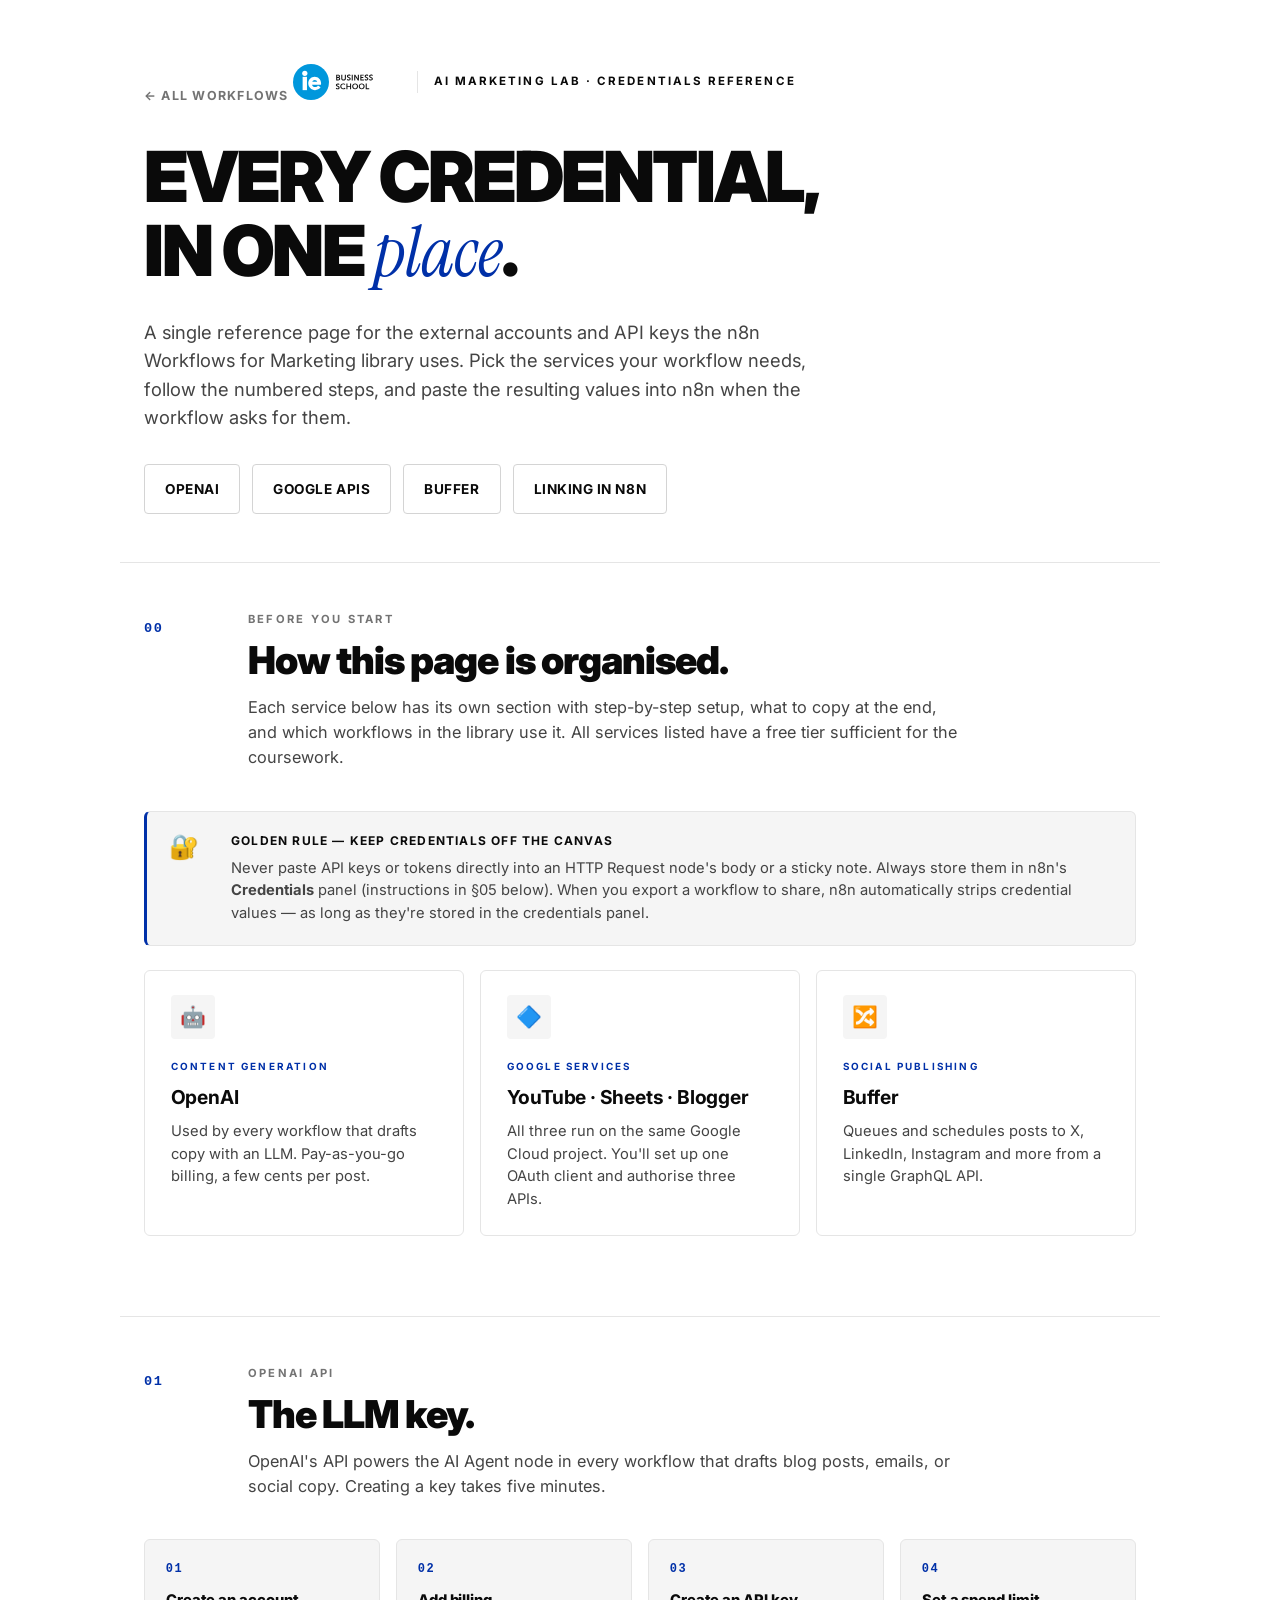
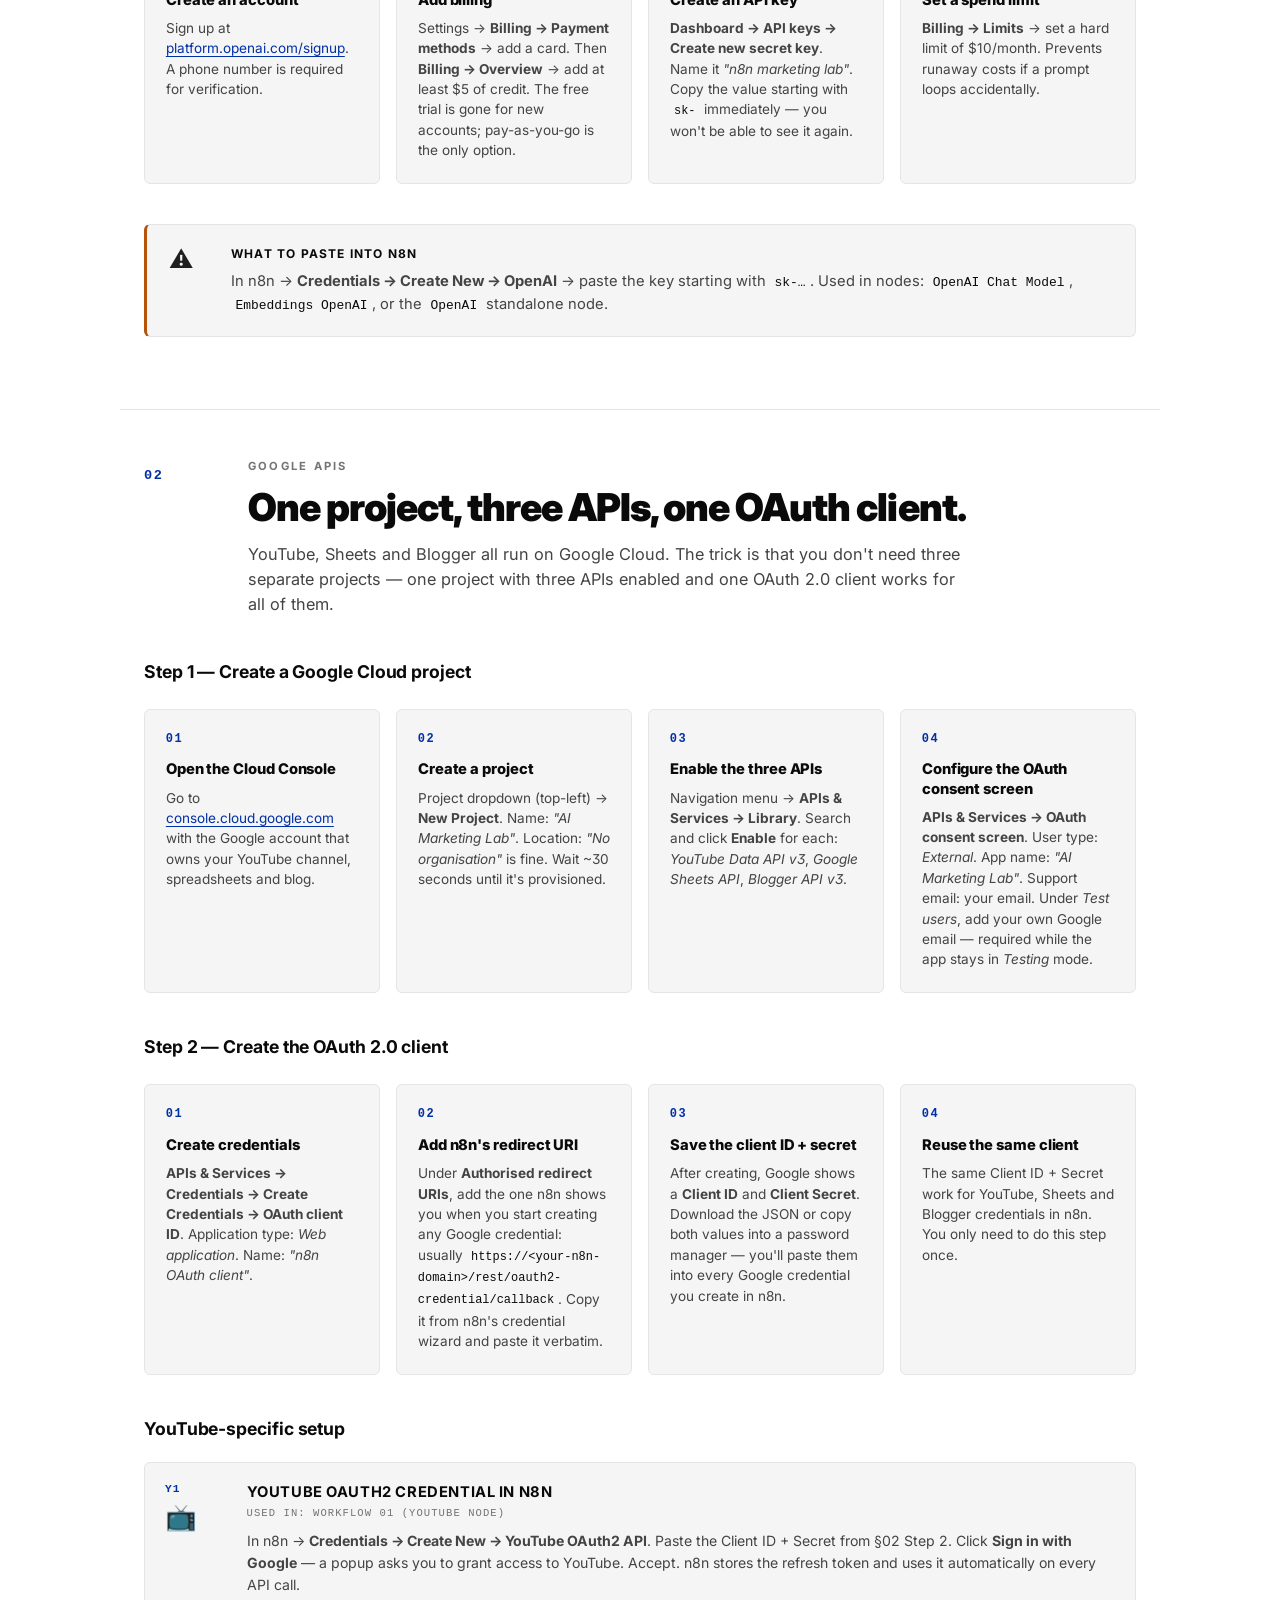
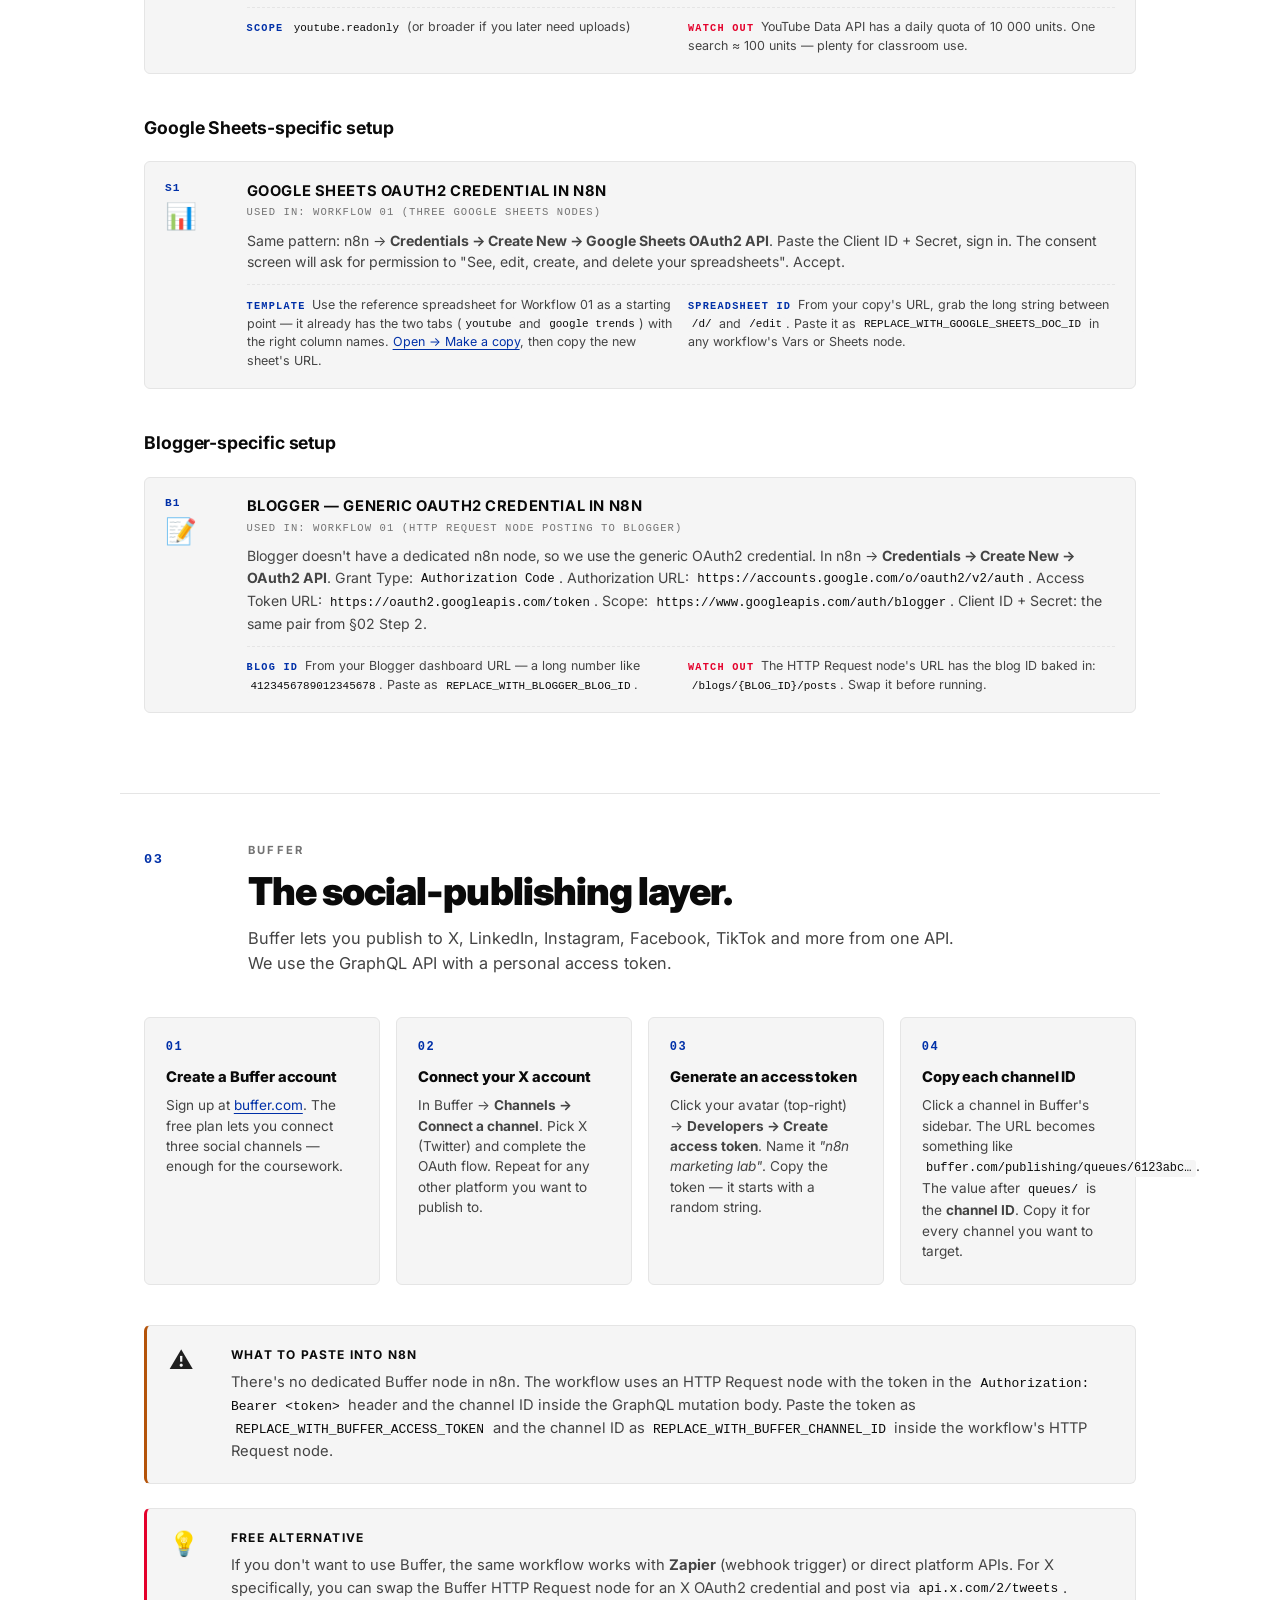
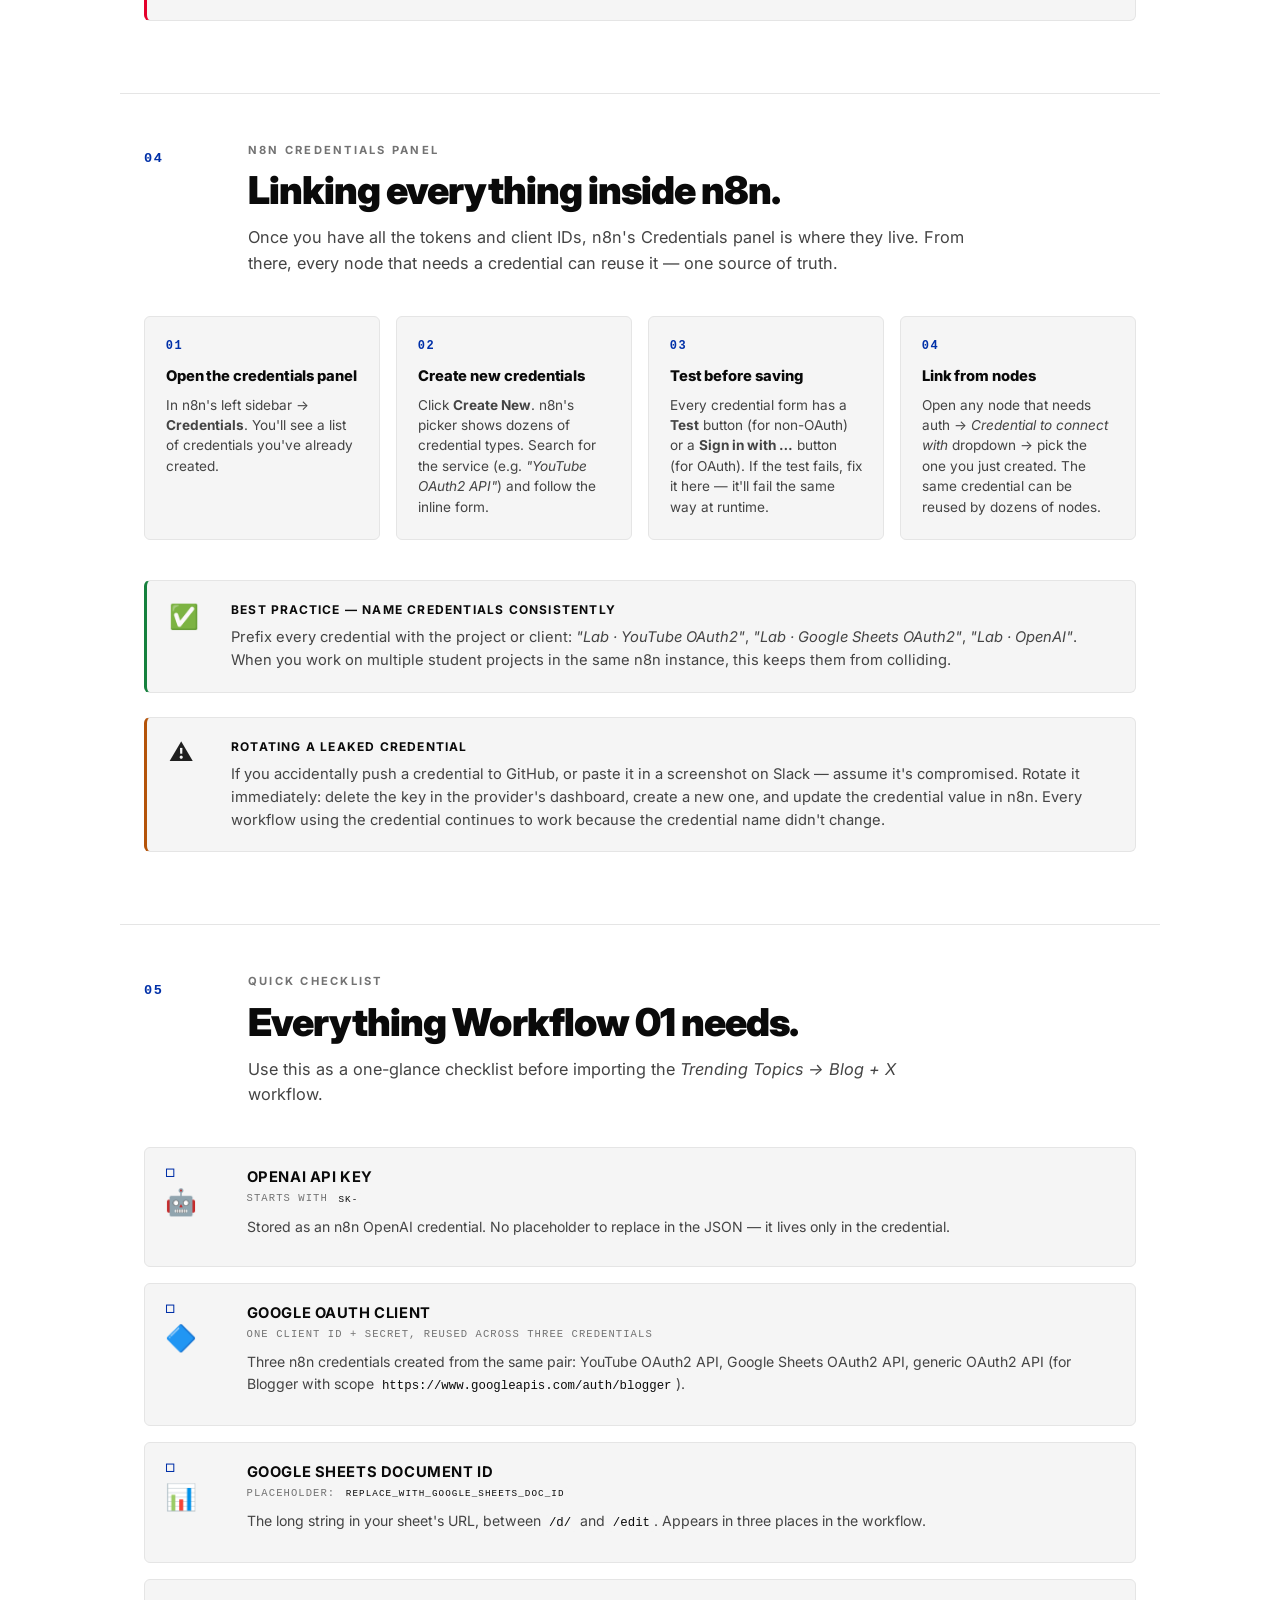
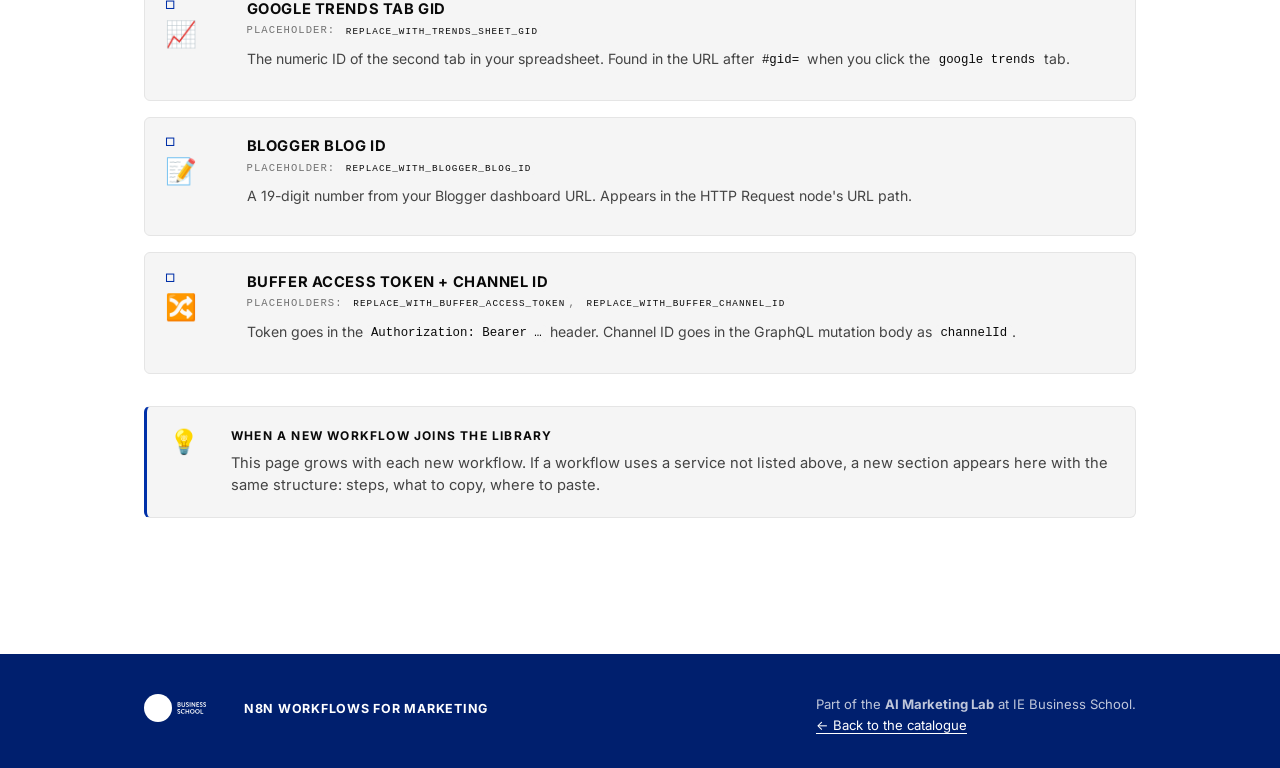
==== credentials.html @ 9cb72ba0 "Add credentials.html + link the reference Google Sheets template New standalone credentials referenc" ====
<!DOCTYPE html>
<html lang="en">
<head>
  <meta charset="utf-8" />
  <meta name="viewport" content="width=device-width, initial-scale=1" />
  <title>Credentials — n8n Workflows for Marketing · IE Business School</title>
  <meta name="description" content="Step-by-step guide to every credential the n8n Workflows for Marketing library uses: OpenAI, Google APIs (YouTube, Sheets, Blogger), Buffer, and how to link each one inside n8n." />
  <link rel="preconnect" href="https://fonts.googleapis.com" />
  <link rel="preconnect" href="https://fonts.gstatic.com" crossorigin />
  <link href="https://fonts.googleapis.com/css2?family=Inter:wght@400;500;600;700;800;900&family=Instrument+Serif:ital@0;1&display=swap" rel="stylesheet" />
  <link rel="stylesheet" href="assets/styles.css" />
</head>
<body>

<header class="hero">
  <a class="back-link" href="index.html">← All workflows</a>
  <div class="hero__eyebrow">
    <img class="hero__eyebrow-logo" src="assets/ie-logo.svg" alt="IE Business School" />
    <span class="hero__eyebrow-divider" aria-hidden="true"></span>
    <span>AI Marketing Lab · Credentials Reference</span>
  </div>
  <h1 class="hero__title">Every credential,<br>in one <span class="accent">place</span>.</h1>
  <p class="hero__lead">
    A single reference page for the external accounts and API keys the n8n Workflows for Marketing library uses. Pick the services your workflow needs, follow the numbered steps, and paste the resulting values into n8n when the workflow asks for them.
  </p>
  <div style="display:flex; gap:.75rem; flex-wrap:wrap; margin-top:2rem;">
    <a class="btn btn--ghost" href="#openai">OpenAI</a>
    <a class="btn btn--ghost" href="#google">Google APIs</a>
    <a class="btn btn--ghost" href="#buffer">Buffer</a>
    <a class="btn btn--ghost" href="#n8n">Linking in n8n</a>
  </div>
</header>

<!-- ============================== §00 OVERVIEW ============================== -->
<section class="section" id="overview">
  <div class="sec-header">
    <div class="sec-num">00</div>
    <div>
      <span class="sec-eyebrow">Before you start</span>
      <h2 class="sec-title">How this page is organised.</h2>
      <p class="sec-lead">Each service below has its own section with step-by-step setup, what to copy at the end, and which workflows in the library use it. All services listed have a free tier sufficient for the coursework.</p>
    </div>
  </div>

  <div class="callout callout--tip">
    <div class="callout__icon">🔐</div>
    <div class="callout__body">
      <h4>Golden rule — keep credentials off the canvas</h4>
      <p>Never paste API keys or tokens directly into an HTTP Request node's body or a sticky note. Always store them in n8n's <strong>Credentials</strong> panel (instructions in §05 below). When you export a workflow to share, n8n automatically strips credential values — as long as they're stored in the credentials panel.</p>
    </div>
  </div>

  <div class="grid grid-3">
    <div class="card card--light">
      <div class="card__icon">🤖</div>
      <div class="card__role">Content generation</div>
      <h3 class="card__title">OpenAI</h3>
      <p class="card__text">Used by every workflow that drafts copy with an LLM. Pay-as-you-go billing, a few cents per post.</p>
    </div>
    <div class="card card--light">
      <div class="card__icon">🔷</div>
      <div class="card__role">Google services</div>
      <h3 class="card__title">YouTube · Sheets · Blogger</h3>
      <p class="card__text">All three run on the same Google Cloud project. You'll set up one OAuth client and authorise three APIs.</p>
    </div>
    <div class="card card--light">
      <div class="card__icon">🔀</div>
      <div class="card__role">Social publishing</div>
      <h3 class="card__title">Buffer</h3>
      <p class="card__text">Queues and schedules posts to X, LinkedIn, Instagram and more from a single GraphQL API.</p>
    </div>
  </div>
</section>

<!-- ============================== §01 OPENAI ============================== -->
<section class="section" id="openai">
  <div class="sec-header">
    <div class="sec-num">01</div>
    <div>
      <span class="sec-eyebrow">OpenAI API</span>
      <h2 class="sec-title">The LLM key.</h2>
      <p class="sec-lead">OpenAI's API powers the AI Agent node in every workflow that drafts blog posts, emails, or social copy. Creating a key takes five minutes.</p>
    </div>
  </div>

  <div class="flow">
    <div class="flow__step">
      <span class="flow__num">01</span>
      <h5>Create an account</h5>
      <p>Sign up at <a href="https://platform.openai.com/signup" target="_blank">platform.openai.com/signup</a>. A phone number is required for verification.</p>
    </div>
    <div class="flow__step">
      <span class="flow__num">02</span>
      <h5>Add billing</h5>
      <p>Settings → <strong>Billing → Payment methods</strong> → add a card. Then <strong>Billing → Overview</strong> → add at least $5 of credit. The free trial is gone for new accounts; pay-as-you-go is the only option.</p>
    </div>
    <div class="flow__step">
      <span class="flow__num">03</span>
      <h5>Create an API key</h5>
      <p><strong>Dashboard → API keys → Create new secret key</strong>. Name it <em>"n8n marketing lab"</em>. Copy the value starting with <code>sk-</code> immediately — you won't be able to see it again.</p>
    </div>
    <div class="flow__step">
      <span class="flow__num">04</span>
      <h5>Set a spend limit</h5>
      <p><strong>Billing → Limits</strong> → set a hard limit of $10/month. Prevents runaway costs if a prompt loops accidentally.</p>
    </div>
  </div>

  <div class="callout callout--warn">
    <div class="callout__icon">⚠️</div>
    <div class="callout__body">
      <h4>What to paste into n8n</h4>
      <p>In n8n → <strong>Credentials → Create New → OpenAI</strong> → paste the key starting with <code>sk-…</code>. Used in nodes: <code>OpenAI Chat Model</code>, <code>Embeddings OpenAI</code>, or the <code>OpenAI</code> standalone node.</p>
    </div>
  </div>
</section>

<!-- ============================== §02 GOOGLE ============================== -->
<section class="section" id="google">
  <div class="sec-header">
    <div class="sec-num">02</div>
    <div>
      <span class="sec-eyebrow">Google APIs</span>
      <h2 class="sec-title">One project, three APIs, one OAuth client.</h2>
      <p class="sec-lead">YouTube, Sheets and Blogger all run on Google Cloud. The trick is that you don't need three separate projects — one project with three APIs enabled and one OAuth 2.0 client works for all of them.</p>
    </div>
  </div>

  <h3 class="h-sub">Step 1 — Create a Google Cloud project</h3>
  <div class="flow">
    <div class="flow__step">
      <span class="flow__num">01</span>
      <h5>Open the Cloud Console</h5>
      <p>Go to <a href="https://console.cloud.google.com" target="_blank">console.cloud.google.com</a> with the Google account that owns your YouTube channel, spreadsheets and blog.</p>
    </div>
    <div class="flow__step">
      <span class="flow__num">02</span>
      <h5>Create a project</h5>
      <p>Project dropdown (top-left) → <strong>New Project</strong>. Name: <em>"AI Marketing Lab"</em>. Location: <em>"No organisation"</em> is fine. Wait ~30 seconds until it's provisioned.</p>
    </div>
    <div class="flow__step">
      <span class="flow__num">03</span>
      <h5>Enable the three APIs</h5>
      <p>Navigation menu → <strong>APIs & Services → Library</strong>. Search and click <strong>Enable</strong> for each: <em>YouTube Data API v3</em>, <em>Google Sheets API</em>, <em>Blogger API v3</em>.</p>
    </div>
    <div class="flow__step">
      <span class="flow__num">04</span>
      <h5>Configure the OAuth consent screen</h5>
      <p><strong>APIs & Services → OAuth consent screen</strong>. User type: <em>External</em>. App name: <em>"AI Marketing Lab"</em>. Support email: your email. Under <em>Test users</em>, add your own Google email — required while the app stays in <em>Testing</em> mode.</p>
    </div>
  </div>

  <h3 class="h-sub">Step 2 — Create the OAuth 2.0 client</h3>
  <div class="flow">
    <div class="flow__step">
      <span class="flow__num">01</span>
      <h5>Create credentials</h5>
      <p><strong>APIs & Services → Credentials → Create Credentials → OAuth client ID</strong>. Application type: <em>Web application</em>. Name: <em>"n8n OAuth client"</em>.</p>
    </div>
    <div class="flow__step">
      <span class="flow__num">02</span>
      <h5>Add n8n's redirect URI</h5>
      <p>Under <strong>Authorised redirect URIs</strong>, add the one n8n shows you when you start creating any Google credential: usually <code>https://&lt;your-n8n-domain&gt;/rest/oauth2-credential/callback</code>. Copy it from n8n's credential wizard and paste it verbatim.</p>
    </div>
    <div class="flow__step">
      <span class="flow__num">03</span>
      <h5>Save the client ID + secret</h5>
      <p>After creating, Google shows a <strong>Client ID</strong> and <strong>Client Secret</strong>. Download the JSON or copy both values into a password manager — you'll paste them into every Google credential you create in n8n.</p>
    </div>
    <div class="flow__step">
      <span class="flow__num">04</span>
      <h5>Reuse the same client</h5>
      <p>The same Client ID + Secret work for YouTube, Sheets and Blogger credentials in n8n. You only need to do this step once.</p>
    </div>
  </div>

  <h3 class="h-sub">YouTube-specific setup</h3>
  <div class="node-detail">
    <div class="node-row">
      <div class="node-row__rail"><span class="node-row__num">Y1</span><span class="node-row__emoji">📺</span></div>
      <div class="node-row__body">
        <h4 class="node-row__title">YouTube OAuth2 credential in n8n</h4>
        <div class="node-row__kind">Used in: Workflow 01 (YouTube node)</div>
        <p class="node-row__text">In n8n → <strong>Credentials → Create New → YouTube OAuth2 API</strong>. Paste the Client ID + Secret from §02 Step 2. Click <strong>Sign in with Google</strong> — a popup asks you to grant access to YouTube. Accept. n8n stores the refresh token and uses it automatically on every API call.</p>
        <div class="node-row__meta">
          <div class="node-row__meta-item"><span class="node-row__label">Scope</span><code>youtube.readonly</code> (or broader if you later need uploads)</div>
          <div class="node-row__meta-item"><span class="node-row__label node-row__label--warn">Watch out</span>YouTube Data API has a daily quota of 10 000 units. One search ≈ 100 units — plenty for classroom use.</div>
        </div>
      </div>
    </div>
  </div>

  <h3 class="h-sub">Google Sheets-specific setup</h3>
  <div class="node-detail">
    <div class="node-row">
      <div class="node-row__rail"><span class="node-row__num">S1</span><span class="node-row__emoji">📊</span></div>
      <div class="node-row__body">
        <h4 class="node-row__title">Google Sheets OAuth2 credential in n8n</h4>
        <div class="node-row__kind">Used in: Workflow 01 (three Google Sheets nodes)</div>
        <p class="node-row__text">Same pattern: n8n → <strong>Credentials → Create New → Google Sheets OAuth2 API</strong>. Paste the Client ID + Secret, sign in. The consent screen will ask for permission to "See, edit, create, and delete your spreadsheets". Accept.</p>
        <div class="node-row__meta">
          <div class="node-row__meta-item"><span class="node-row__label">Template</span>Use the reference spreadsheet for Workflow 01 as a starting point — it already has the two tabs (<code>youtube</code> and <code>google trends</code>) with the right column names. <a href="https://docs.google.com/spreadsheets/d/1voUu85C0uED6YXrFxakD3wMpdZOFnLCwBKoNIpxmERA/copy" target="_blank">Open → Make a copy</a>, then copy the new sheet's URL.</div>
          <div class="node-row__meta-item"><span class="node-row__label">Spreadsheet ID</span>From your copy's URL, grab the long string between <code>/d/</code> and <code>/edit</code>. Paste it as <code>REPLACE_WITH_GOOGLE_SHEETS_DOC_ID</code> in any workflow's Vars or Sheets node.</div>
        </div>
      </div>
    </div>
  </div>

  <h3 class="h-sub">Blogger-specific setup</h3>
  <div class="node-detail">
    <div class="node-row">
      <div class="node-row__rail"><span class="node-row__num">B1</span><span class="node-row__emoji">📝</span></div>
      <div class="node-row__body">
        <h4 class="node-row__title">Blogger — generic OAuth2 credential in n8n</h4>
        <div class="node-row__kind">Used in: Workflow 01 (HTTP Request node posting to Blogger)</div>
        <p class="node-row__text">Blogger doesn't have a dedicated n8n node, so we use the generic OAuth2 credential. In n8n → <strong>Credentials → Create New → OAuth2 API</strong>. Grant Type: <code>Authorization Code</code>. Authorization URL: <code>https://accounts.google.com/o/oauth2/v2/auth</code>. Access Token URL: <code>https://oauth2.googleapis.com/token</code>. Scope: <code>https://www.googleapis.com/auth/blogger</code>. Client ID + Secret: the same pair from §02 Step 2.</p>
        <div class="node-row__meta">
          <div class="node-row__meta-item"><span class="node-row__label">Blog ID</span>From your Blogger dashboard URL — a long number like <code>4123456789012345678</code>. Paste as <code>REPLACE_WITH_BLOGGER_BLOG_ID</code>.</div>
          <div class="node-row__meta-item"><span class="node-row__label node-row__label--warn">Watch out</span>The HTTP Request node's URL has the blog ID baked in: <code>/blogs/{BLOG_ID}/posts</code>. Swap it before running.</div>
        </div>
      </div>
    </div>
  </div>
</section>

<!-- ============================== §03 BUFFER ============================== -->
<section class="section" id="buffer">
  <div class="sec-header">
    <div class="sec-num">03</div>
    <div>
      <span class="sec-eyebrow">Buffer</span>
      <h2 class="sec-title">The social-publishing layer.</h2>
      <p class="sec-lead">Buffer lets you publish to X, LinkedIn, Instagram, Facebook, TikTok and more from one API. We use the GraphQL API with a personal access token.</p>
    </div>
  </div>

  <div class="flow">
    <div class="flow__step">
      <span class="flow__num">01</span>
      <h5>Create a Buffer account</h5>
      <p>Sign up at <a href="https://buffer.com" target="_blank">buffer.com</a>. The free plan lets you connect three social channels — enough for the coursework.</p>
    </div>
    <div class="flow__step">
      <span class="flow__num">02</span>
      <h5>Connect your X account</h5>
      <p>In Buffer → <strong>Channels → Connect a channel</strong>. Pick X (Twitter) and complete the OAuth flow. Repeat for any other platform you want to publish to.</p>
    </div>
    <div class="flow__step">
      <span class="flow__num">03</span>
      <h5>Generate an access token</h5>
      <p>Click your avatar (top-right) → <strong>Developers → Create access token</strong>. Name it <em>"n8n marketing lab"</em>. Copy the token — it starts with a random string.</p>
    </div>
    <div class="flow__step">
      <span class="flow__num">04</span>
      <h5>Copy each channel ID</h5>
      <p>Click a channel in Buffer's sidebar. The URL becomes something like <code>buffer.com/publishing/queues/6123abc…</code>. The value after <code>queues/</code> is the <strong>channel ID</strong>. Copy it for every channel you want to target.</p>
    </div>
  </div>

  <div class="callout callout--warn">
    <div class="callout__icon">⚠️</div>
    <div class="callout__body">
      <h4>What to paste into n8n</h4>
      <p>There's no dedicated Buffer node in n8n. The workflow uses an HTTP Request node with the token in the <code>Authorization: Bearer &lt;token&gt;</code> header and the channel ID inside the GraphQL mutation body. Paste the token as <code>REPLACE_WITH_BUFFER_ACCESS_TOKEN</code> and the channel ID as <code>REPLACE_WITH_BUFFER_CHANNEL_ID</code> inside the workflow's HTTP Request node.</p>
    </div>
  </div>

  <div class="callout callout--class">
    <div class="callout__icon">💡</div>
    <div class="callout__body">
      <h4>Free alternative</h4>
      <p>If you don't want to use Buffer, the same workflow works with <strong>Zapier</strong> (webhook trigger) or direct platform APIs. For X specifically, you can swap the Buffer HTTP Request node for an X OAuth2 credential and post via <code>api.x.com/2/tweets</code>.</p>
    </div>
  </div>
</section>

<!-- ============================== §04 N8N ============================== -->
<section class="section" id="n8n">
  <div class="sec-header">
    <div class="sec-num">04</div>
    <div>
      <span class="sec-eyebrow">n8n credentials panel</span>
      <h2 class="sec-title">Linking everything inside n8n.</h2>
      <p class="sec-lead">Once you have all the tokens and client IDs, n8n's Credentials panel is where they live. From there, every node that needs a credential can reuse it — one source of truth.</p>
    </div>
  </div>

  <div class="flow">
    <div class="flow__step">
      <span class="flow__num">01</span>
      <h5>Open the credentials panel</h5>
      <p>In n8n's left sidebar → <strong>Credentials</strong>. You'll see a list of credentials you've already created.</p>
    </div>
    <div class="flow__step">
      <span class="flow__num">02</span>
      <h5>Create new credentials</h5>
      <p>Click <strong>Create New</strong>. n8n's picker shows dozens of credential types. Search for the service (e.g. <em>"YouTube OAuth2 API"</em>) and follow the inline form.</p>
    </div>
    <div class="flow__step">
      <span class="flow__num">03</span>
      <h5>Test before saving</h5>
      <p>Every credential form has a <strong>Test</strong> button (for non-OAuth) or a <strong>Sign in with …</strong> button (for OAuth). If the test fails, fix it here — it'll fail the same way at runtime.</p>
    </div>
    <div class="flow__step">
      <span class="flow__num">04</span>
      <h5>Link from nodes</h5>
      <p>Open any node that needs auth → <em>Credential to connect with</em> dropdown → pick the one you just created. The same credential can be reused by dozens of nodes.</p>
    </div>
  </div>

  <div class="callout callout--good">
    <div class="callout__icon">✅</div>
    <div class="callout__body">
      <h4>Best practice — name credentials consistently</h4>
      <p>Prefix every credential with the project or client: <em>"Lab · YouTube OAuth2"</em>, <em>"Lab · Google Sheets OAuth2"</em>, <em>"Lab · OpenAI"</em>. When you work on multiple student projects in the same n8n instance, this keeps them from colliding.</p>
    </div>
  </div>

  <div class="callout callout--warn">
    <div class="callout__icon">⚠️</div>
    <div class="callout__body">
      <h4>Rotating a leaked credential</h4>
      <p>If you accidentally push a credential to GitHub, or paste it in a screenshot on Slack — assume it's compromised. Rotate it immediately: delete the key in the provider's dashboard, create a new one, and update the credential value in n8n. Every workflow using the credential continues to work because the credential name didn't change.</p>
    </div>
  </div>
</section>

<!-- ============================== §05 CHECKLIST ============================== -->
<section class="section" id="checklist">
  <div class="sec-header">
    <div class="sec-num">05</div>
    <div>
      <span class="sec-eyebrow">Quick checklist</span>
      <h2 class="sec-title">Everything Workflow 01 needs.</h2>
      <p class="sec-lead">Use this as a one-glance checklist before importing the <em>Trending Topics → Blog + X</em> workflow.</p>
    </div>
  </div>

  <div class="node-detail">
    <div class="node-row">
      <div class="node-row__rail"><span class="node-row__num">☐</span><span class="node-row__emoji">🤖</span></div>
      <div class="node-row__body">
        <h4 class="node-row__title">OpenAI API key</h4>
        <div class="node-row__kind">Starts with <code>sk-</code></div>
        <p class="node-row__text">Stored as an n8n OpenAI credential. No placeholder to replace in the JSON — it lives only in the credential.</p>
      </div>
    </div>

    <div class="node-row">
      <div class="node-row__rail"><span class="node-row__num">☐</span><span class="node-row__emoji">🔷</span></div>
      <div class="node-row__body">
        <h4 class="node-row__title">Google OAuth client</h4>
        <div class="node-row__kind">One Client ID + Secret, reused across three credentials</div>
        <p class="node-row__text">Three n8n credentials created from the same pair: YouTube OAuth2 API, Google Sheets OAuth2 API, generic OAuth2 API (for Blogger with scope <code>https://www.googleapis.com/auth/blogger</code>).</p>
      </div>
    </div>

    <div class="node-row">
      <div class="node-row__rail"><span class="node-row__num">☐</span><span class="node-row__emoji">📊</span></div>
      <div class="node-row__body">
        <h4 class="node-row__title">Google Sheets document ID</h4>
        <div class="node-row__kind">Placeholder: <code>REPLACE_WITH_GOOGLE_SHEETS_DOC_ID</code></div>
        <p class="node-row__text">The long string in your sheet's URL, between <code>/d/</code> and <code>/edit</code>. Appears in three places in the workflow.</p>
      </div>
    </div>

    <div class="node-row">
      <div class="node-row__rail"><span class="node-row__num">☐</span><span class="node-row__emoji">📈</span></div>
      <div class="node-row__body">
        <h4 class="node-row__title">Google Trends tab gid</h4>
        <div class="node-row__kind">Placeholder: <code>REPLACE_WITH_TRENDS_SHEET_GID</code></div>
        <p class="node-row__text">The numeric ID of the second tab in your spreadsheet. Found in the URL after <code>#gid=</code> when you click the <code>google trends</code> tab.</p>
      </div>
    </div>

    <div class="node-row">
      <div class="node-row__rail"><span class="node-row__num">☐</span><span class="node-row__emoji">📝</span></div>
      <div class="node-row__body">
        <h4 class="node-row__title">Blogger blog ID</h4>
        <div class="node-row__kind">Placeholder: <code>REPLACE_WITH_BLOGGER_BLOG_ID</code></div>
        <p class="node-row__text">A 19-digit number from your Blogger dashboard URL. Appears in the HTTP Request node's URL path.</p>
      </div>
    </div>

    <div class="node-row">
      <div class="node-row__rail"><span class="node-row__num">☐</span><span class="node-row__emoji">🔀</span></div>
      <div class="node-row__body">
        <h4 class="node-row__title">Buffer access token + channel ID</h4>
        <div class="node-row__kind">Placeholders: <code>REPLACE_WITH_BUFFER_ACCESS_TOKEN</code>, <code>REPLACE_WITH_BUFFER_CHANNEL_ID</code></div>
        <p class="node-row__text">Token goes in the <code>Authorization: Bearer …</code> header. Channel ID goes in the GraphQL mutation body as <code>channelId</code>.</p>
      </div>
    </div>
  </div>

  <div class="callout callout--tip">
    <div class="callout__icon">💡</div>
    <div class="callout__body">
      <h4>When a new workflow joins the library</h4>
      <p>This page grows with each new workflow. If a workflow uses a service not listed above, a new section appears here with the same structure: steps, what to copy, where to paste.</p>
    </div>
  </div>
</section>

<footer class="footer">
  <div class="wrap">
    <div class="footer__brand">
      <img src="assets/ie-logo.svg" alt="IE Business School" />
      n8n Workflows for Marketing
    </div>
    <div>
      Part of the <strong>AI Marketing Lab</strong> at IE Business School.<br>
      <a href="index.html">← Back to the catalogue</a>
    </div>
  </div>
</footer>

</body>
</html>
---- assets/styles.css ----
/* =========================================================
   n8n Workflows for Marketing — shared design system
   Based on the IE Business School palette, aligned with
   the RC Celta case-study manual so students recognise it.
========================================================= */
:root {
  --bg:           #FFFFFF;
  --bg-soft:      #F5F5F5;
  --bg-elev:      #FAFAFA;

  --ink:          #0A0A0A;
  --ink-2:        #1F1F1F;
  --ink-3:        #444444;
  --ink-4:        #737373;
  --ink-5:        #A3A3A3;

  --ie-blue:      #0030A8;
  --ie-blue-2:    #0044D1;
  --ie-blue-dark: #001F6E;
  --ie-blue-soft: #E6EBF5;
  --ie-red:       #E4002B;

  --line:         #E5E5E5;
  --line-hi:      #D4D4D4;
  --success:      #15803D;
  --warning:      #B45309;
  --error:        #DC2626;

  --radius:       6px;
  --radius-sm:    4px;
  --trans:        .2s cubic-bezier(.4, 0, .2, 1);

  --font-sans:    "Inter", -apple-system, BlinkMacSystemFont, "Segoe UI", Roboto, Helvetica, Arial, sans-serif;
  --font-serif:   "Instrument Serif", Georgia, "Times New Roman", serif;
  --font-mono:    "SF Mono", Menlo, Monaco, Consolas, monospace;
}

* { box-sizing: border-box; margin: 0; padding: 0; }
html { scroll-behavior: smooth; }
body {
  font-family: var(--font-sans);
  background: var(--bg);
  color: var(--ink-2);
  line-height: 1.55;
  font-size: 16px;
  -webkit-font-smoothing: antialiased;
  font-feature-settings: "kern" 1, "liga" 1, "ss01" 1;
}
::selection { background: var(--ie-blue); color: #fff; }
a { color: var(--ie-blue); text-decoration: underline; text-underline-offset: 3px; transition: color var(--trans); }
a:hover { color: var(--ie-blue-2); }
code {
  font-family: var(--font-mono);
  font-size: .88em;
  background: var(--bg-soft);
  padding: .1em .35em;
  border-radius: 3px;
  color: var(--ink);
}

/* ========== Layout ========== */
.wrap { max-width: 1040px; margin: 0 auto; padding: 0 1.5rem; }

/* ========== Hero ========== */
.hero {
  padding: 4rem 1.5rem 3rem;
  max-width: 1040px;
  margin: 0 auto;
}
.hero__eyebrow {
  display: inline-flex;
  align-items: center;
  gap: 1rem;
  font-size: .72rem;
  font-weight: 700;
  letter-spacing: .18em;
  text-transform: uppercase;
  color: var(--ink);
  margin-bottom: 2.5rem;
}
.hero__eyebrow-logo { height: 36px; width: auto; display: block; }
.hero__eyebrow-divider { width: 1px; height: 22px; background: var(--line); }
.hero__title {
  font-size: clamp(2.25rem, 5.5vw, 4.5rem);
  font-weight: 900;
  color: var(--ink);
  line-height: 1.05;
  letter-spacing: -.035em;
  text-transform: uppercase;
  margin-bottom: 1.75rem;
}
.hero__title .accent {
  color: var(--ie-blue);
  font-style: italic;
  font-family: var(--font-serif);
  font-weight: 400;
  text-transform: none;
  letter-spacing: -.01em;
}
.hero__lead {
  font-size: 1.15rem;
  color: var(--ink-3);
  max-width: 680px;
  line-height: 1.55;
}

/* ========== Section ========== */
.section {
  padding: 3rem 1.5rem;
  max-width: 1040px;
  margin: 0 auto;
  border-top: 1px solid var(--line);
}
.sec-header {
  display: grid;
  grid-template-columns: 80px 1fr;
  gap: 1.5rem;
  margin-bottom: 2.5rem;
  align-items: start;
}
.sec-num {
  font-family: var(--font-mono);
  font-size: .85rem;
  color: var(--ie-blue);
  font-weight: 700;
  letter-spacing: .12em;
  padding-top: .4rem;
}
.sec-eyebrow {
  display: block;
  font-size: .7rem;
  letter-spacing: .2em;
  text-transform: uppercase;
  color: var(--ink-4);
  font-weight: 700;
  margin-bottom: .65rem;
}
.sec-title {
  font-size: clamp(1.75rem, 3vw, 2.4rem);
  font-weight: 900;
  color: var(--ink);
  line-height: 1.1;
  letter-spacing: -.025em;
  margin-bottom: .85rem;
  text-transform: none;
}
.sec-lead { color: var(--ink-3); font-size: 1.02rem; max-width: 720px; }
.h-sub {
  font-size: 1.1rem;
  font-weight: 700;
  color: var(--ink);
  margin: 2.5rem 0 1rem;
  letter-spacing: -.005em;
}

/* ========== Grids ========== */
.grid { display: grid; gap: 1rem; margin: 1rem 0 2rem; }
.grid-2 { grid-template-columns: repeat(auto-fit, minmax(260px, 1fr)); }
.grid-3 { grid-template-columns: repeat(auto-fit, minmax(220px, 1fr)); }

/* ========== Cards ========== */
.card {
  background: var(--ie-blue-dark);
  color: #fff;
  padding: 1.5rem 1.6rem;
  border-radius: var(--radius);
  transition: all var(--trans);
}
.card:hover { background: var(--ie-blue); transform: translateY(-2px); }
.card__icon {
  width: 44px; height: 44px;
  display: flex;
  align-items: center;
  justify-content: center;
  background: rgba(255,255,255,.12);
  border-radius: 4px;
  font-size: 1.3rem;
  margin-bottom: 1.25rem;
}
.card__icon--logo { background: #fff; padding: 6px; }
.card__icon--logo img { display: block; width: 100%; height: 100%; object-fit: contain; }
.card__role {
  font-size: .62rem;
  font-weight: 700;
  letter-spacing: .22em;
  color: rgba(255,255,255,.7);
  text-transform: uppercase;
  margin-bottom: .7rem;
}
.card__title {
  font-size: 1.2rem;
  font-weight: 700;
  color: #fff;
  margin-bottom: .7rem;
  letter-spacing: -.01em;
  line-height: 1.2;
}
.card__text {
  font-size: .92rem;
  color: rgba(255,255,255,.85);
  line-height: 1.55;
}
.card a { color: #fff; font-weight: 600; }
.card code { background: rgba(255,255,255,.15); color: #fff; }
.card--light {
  background: var(--bg);
  color: var(--ink-2);
  border: 1px solid var(--line);
}
.card--light:hover { background: var(--bg); border-color: var(--ink); }
.card--light .card__icon { background: var(--bg-soft); }
.card--light .card__role  { color: var(--ie-blue); }
.card--light .card__title { color: var(--ink); }
.card--light .card__text  { color: var(--ink-3); }
.card--light code { background: var(--bg-soft); color: var(--ink); }

/* ========== Flow steps ========== */
.flow {
  display: grid;
  grid-template-columns: repeat(auto-fit, minmax(220px, 1fr));
  gap: 1rem;
  margin: 1.5rem 0 2.5rem;
}
.flow__step {
  background: var(--bg-soft);
  padding: 1.25rem 1.3rem 1.4rem;
  border: 1px solid var(--line);
  border-radius: var(--radius);
  transition: all var(--trans);
}
.flow__step:hover { border-color: var(--ie-blue); }
.flow__num {
  font-family: var(--font-mono);
  font-size: .75rem;
  color: var(--ie-blue);
  font-weight: 700;
  letter-spacing: .12em;
  display: block;
  margin-bottom: .75rem;
}
.flow__step h5 {
  font-size: .92rem;
  font-weight: 800;
  color: var(--ink);
  margin-bottom: .5rem;
  line-height: 1.3;
  letter-spacing: -.005em;
}
.flow__step p {
  font-size: .85rem;
  color: var(--ink-3);
  line-height: 1.5;
  margin: 0;
}

/* ========== Callouts ========== */
.callout {
  display: grid;
  grid-template-columns: 44px 1fr;
  gap: 1.1rem;
  padding: 1.25rem 1.4rem;
  border: 1px solid var(--line);
  border-left: 3px solid var(--ie-blue);
  border-radius: var(--radius);
  background: var(--bg-soft);
  margin: 1.5rem 0;
}
.callout--tip  { border-left-color: var(--ie-blue); }
.callout--good { border-left-color: var(--success); }
.callout--warn { border-left-color: var(--warning); }
.callout--class{ border-left-color: var(--ie-red); }
.callout__icon { font-size: 1.5rem; line-height: 1; padding-top: .2rem; }
.callout__body h4 {
  font-size: .75rem;
  font-weight: 700;
  text-transform: uppercase;
  letter-spacing: .1em;
  color: var(--ink);
  margin-bottom: .4rem;
}
.callout__body p { color: var(--ink-3); font-size: .92rem; line-height: 1.55; }

/* ========== Prompt blocks ========== */
.prompt {
  display: grid;
  grid-template-columns: 52px 1fr;
  gap: 1.25rem;
  background: var(--bg-soft);
  border: 1px solid var(--line);
  border-radius: var(--radius);
  padding: 1.25rem 1.5rem;
  margin: 1.25rem 0 1.5rem;
}
.prompt__badge {
  width: 36px; height: 36px;
  display: flex;
  align-items: center;
  justify-content: center;
  background: var(--ie-blue);
  color: #fff;
  font-family: var(--font-mono);
  font-size: .78rem;
  font-weight: 700;
  letter-spacing: .1em;
  border-radius: 50%;
}
.prompt__body { min-width: 0; }
.prompt__head {
  display: flex;
  flex-wrap: wrap;
  align-items: baseline;
  gap: .85rem;
  margin-bottom: .85rem;
}
.prompt__title {
  font-size: .98rem;
  font-weight: 700;
  color: var(--ink);
  letter-spacing: -.005em;
}
.prompt__artefact {
  font-family: var(--font-mono);
  font-size: .72rem;
  color: var(--ie-blue);
  font-weight: 600;
}
.prompt__quote {
  border-left: 2px solid var(--ie-blue);
  padding: .7rem 0 .7rem 1rem;
  color: var(--ink-2);
  font-size: .95rem;
  line-height: 1.6;
  margin-bottom: .85rem;
  font-style: italic;
}
.prompt__quote em { font-style: normal; color: var(--ink-4); }
.prompt__result { font-size: .88rem; color: var(--ink-3); margin-top: .4rem; line-height: 1.55; }
.prompt__preview {
  display: inline-flex;
  align-items: center;
  gap: .5rem;
  margin-top: .9rem;
  padding: .35rem .8rem;
  background: var(--bg);
  border: 1px solid var(--ie-blue);
  border-radius: 999px;
  font-size: .78rem;
  font-weight: 600;
  color: var(--ie-blue);
  text-decoration: none;
  transition: all var(--trans);
}
.prompt__preview:hover { background: var(--ie-blue); color: #fff; }

/* ========== Node anatomy rows ========== */
.node-detail { display: grid; gap: 1rem; margin: 1.25rem 0 2rem; }
.node-row {
  display: grid;
  grid-template-columns: 64px 1fr;
  gap: 1.1rem;
  background: var(--bg-soft);
  border: 1px solid var(--line);
  padding: 1.1rem 1.25rem;
  border-radius: var(--radius);
  transition: all var(--trans);
}
.node-row:hover { border-color: var(--ie-blue); }
.node-row__rail { display: flex; flex-direction: column; align-items: flex-start; gap: .35rem; }
.node-row__num {
  font-family: var(--font-mono);
  font-size: .7rem;
  color: var(--ie-blue);
  font-weight: 700;
  letter-spacing: .1em;
}
.node-row__emoji { font-size: 1.6rem; line-height: 1; }
.node-row__body { min-width: 0; }
.node-row__title {
  font-size: .92rem;
  font-weight: 700;
  color: var(--ink);
  text-transform: uppercase;
  letter-spacing: .04em;
  margin: 0 0 .1rem;
}
.node-row__kind {
  font-family: var(--font-mono);
  font-size: .66rem;
  color: var(--ink-4);
  text-transform: uppercase;
  letter-spacing: .1em;
  margin-bottom: .55rem;
}
.node-row__text { color: var(--ink-3); font-size: .88rem; line-height: 1.55; margin: 0 0 .7rem; }
.node-row__meta {
  display: grid;
  grid-template-columns: repeat(auto-fit, minmax(220px, 1fr));
  gap: .45rem .9rem;
  border-top: 1px dashed var(--line);
  padding-top: .65rem;
}
.node-row__meta-item { font-size: .78rem; color: var(--ink-3); line-height: 1.5; }
.node-row__label {
  display: inline-block;
  font-family: var(--font-mono);
  font-size: .64rem;
  color: var(--ie-blue);
  font-weight: 700;
  text-transform: uppercase;
  letter-spacing: .12em;
  margin-right: .4rem;
}
.node-row__label--warn { color: var(--ie-red); }

/* ========== Workflow canvas screenshot ========== */
.workflow-shot {
  max-width: 720px;
  margin: 1.5rem auto 2rem;
  background: #f3f5f8;
  border: 1px solid var(--line);
  border-radius: var(--radius);
  padding: .75rem;
}
.workflow-shot img {
  display: block;
  width: 100%;
  height: auto;
  border-radius: var(--radius-sm);
}
.workflow-shot__caption {
  margin-top: .75rem;
  color: var(--ink-4);
  font-size: .72rem;
  text-transform: uppercase;
  letter-spacing: .1em;
  text-align: center;
}

/* ========== Buttons ========== */
.btn {
  display: inline-flex;
  align-items: center;
  gap: .55rem;
  padding: .85rem 1.25rem;
  font-family: var(--font-sans);
  font-size: .85rem;
  font-weight: 700;
  letter-spacing: .04em;
  text-transform: uppercase;
  text-decoration: none;
  border-radius: var(--radius-sm);
  transition: all var(--trans);
  cursor: pointer;
}
.btn--primary {
  background: var(--ie-blue);
  color: #fff;
  border: 1px solid var(--ie-blue);
}
.btn--primary:hover { background: var(--ie-blue-dark); color: #fff; }
.btn--ghost {
  background: transparent;
  color: var(--ink);
  border: 1px solid var(--line-hi);
}
.btn--ghost:hover { border-color: var(--ink); }

/* ========== Back link ========== */
.back-link {
  display: inline-flex;
  align-items: center;
  gap: .4rem;
  font-size: .78rem;
  font-weight: 700;
  letter-spacing: .1em;
  text-transform: uppercase;
  color: var(--ink-4);
  text-decoration: none;
  margin-bottom: 2rem;
}
.back-link:hover { color: var(--ie-blue); }

/* ========== Footer ========== */
.footer {
  margin-top: 4rem;
  padding: 2.5rem 1.5rem 3rem;
  background: var(--ie-blue-dark);
  color: rgba(255,255,255,.75);
  font-size: .82rem;
}
.footer .wrap { display: flex; flex-wrap: wrap; gap: 2rem; align-items: flex-start; justify-content: space-between; }
.footer a { color: #fff; }
.footer__brand {
  display: flex;
  align-items: center;
  gap: 1rem;
  color: #fff;
  font-weight: 700;
  letter-spacing: .06em;
  text-transform: uppercase;
  font-size: .78rem;
}
.footer__brand img { height: 28px; width: auto; filter: brightness(0) invert(1); }

/* ========== Responsive ========== */
@media (max-width: 640px) {
  .hero { padding: 3rem 1.25rem 2rem; }
  .section { padding: 2.5rem 1.25rem; }
  .sec-header { grid-template-columns: 1fr; gap: .5rem; }
  .prompt { grid-template-columns: 1fr; }
  .node-row { grid-template-columns: 1fr; }
  .node-row__rail { flex-direction: row; align-items: center; gap: .75rem; }
}
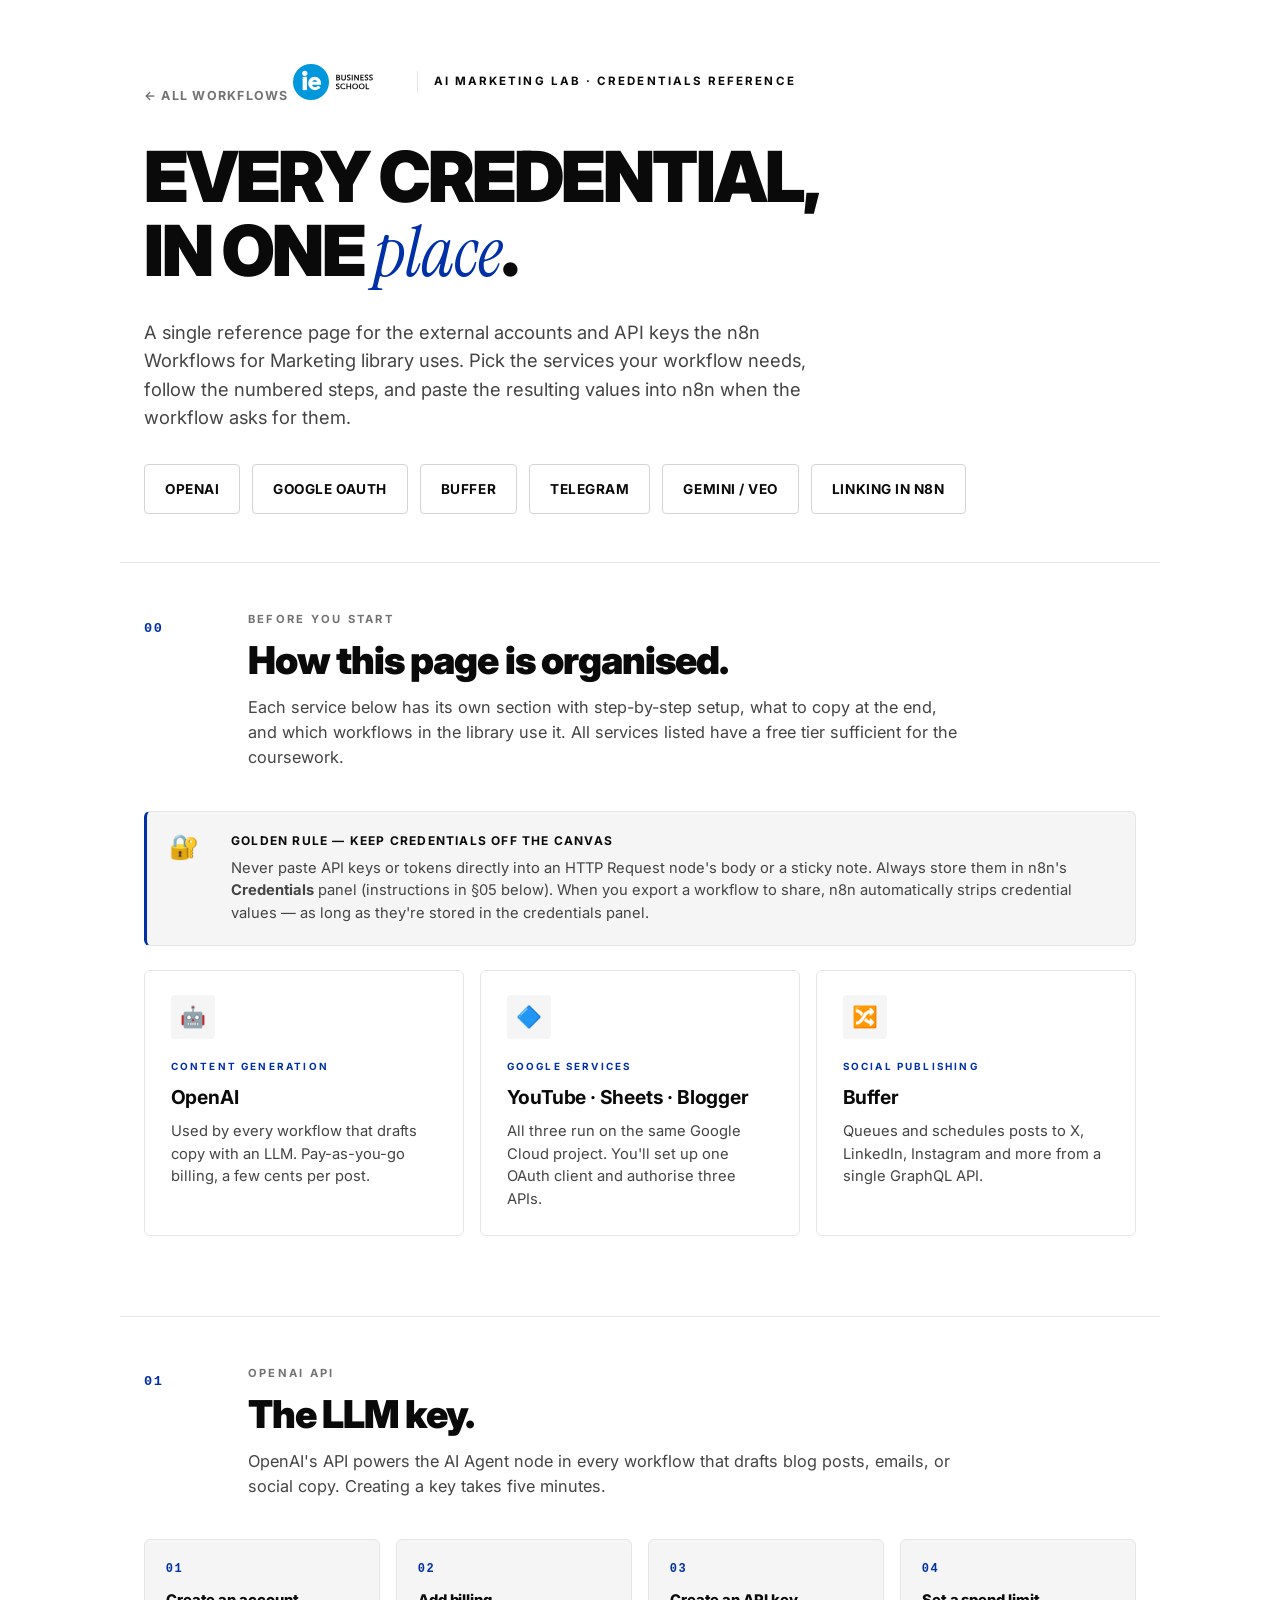
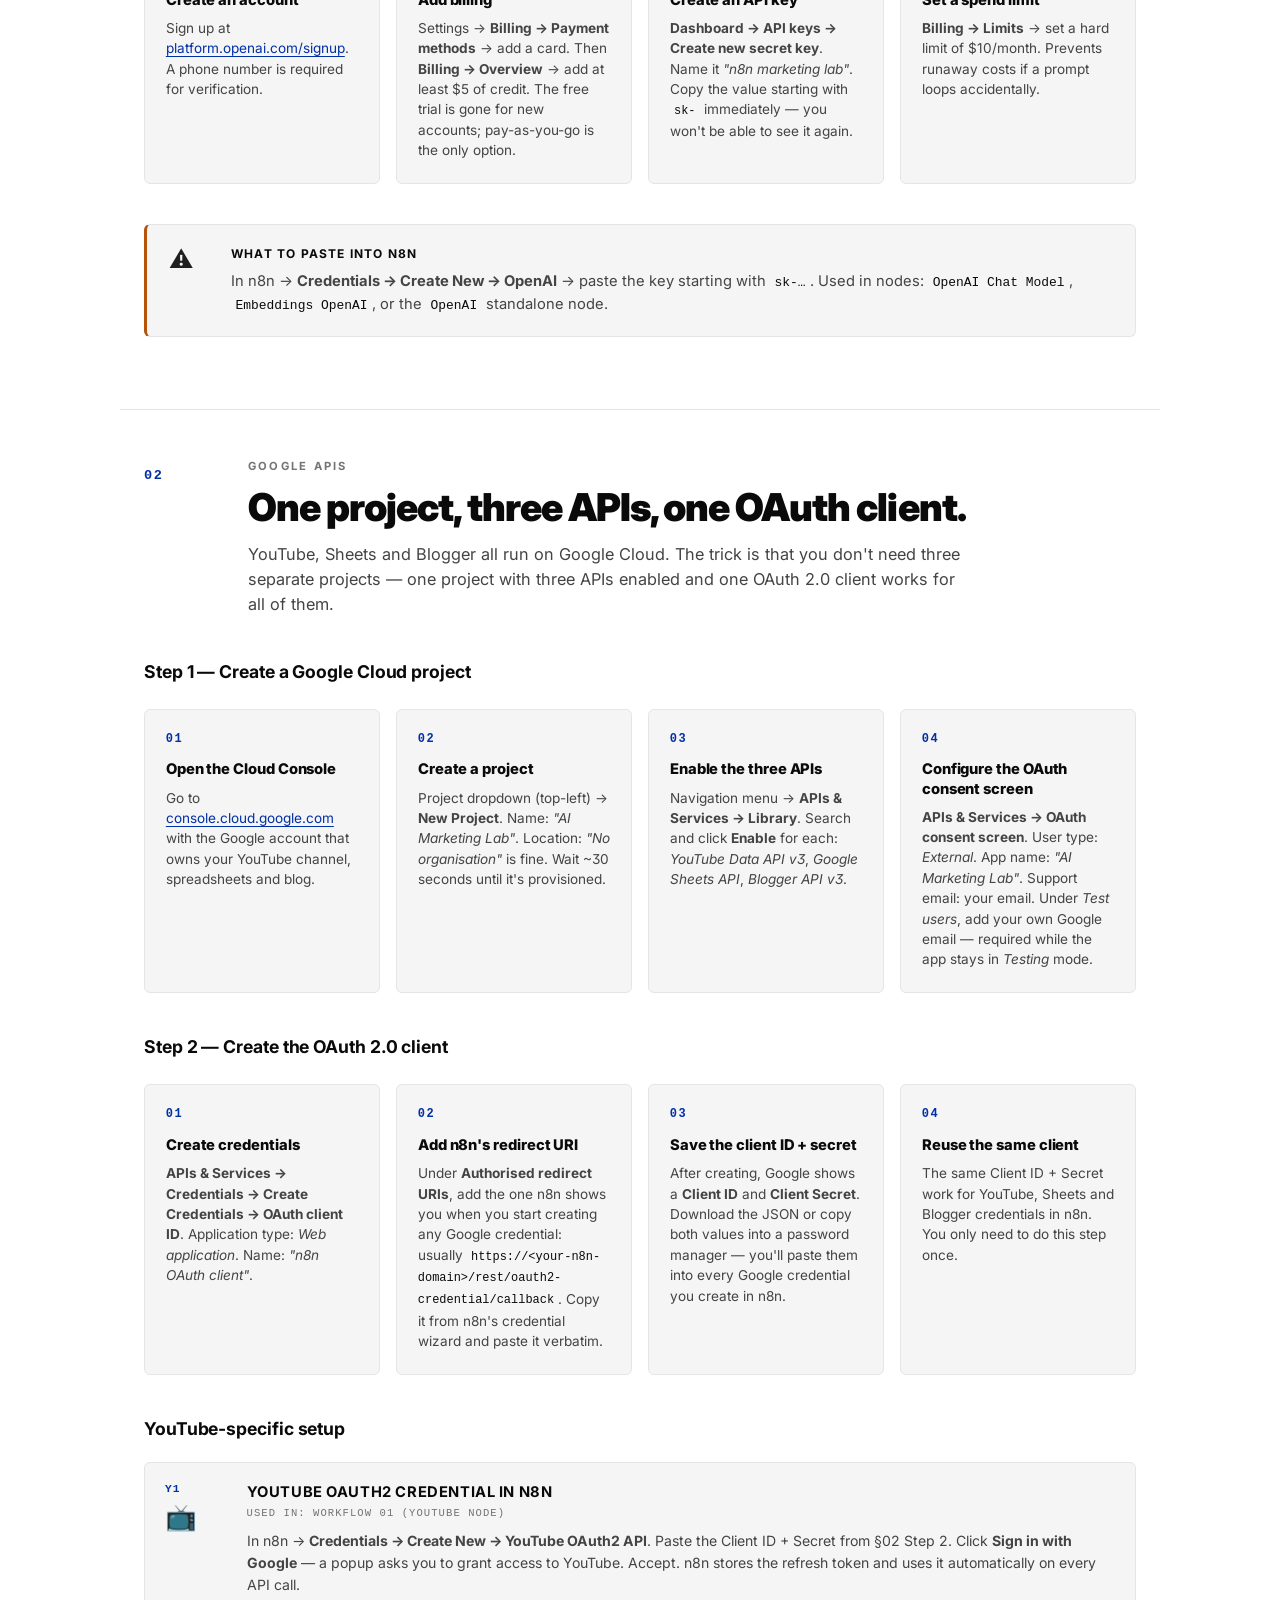
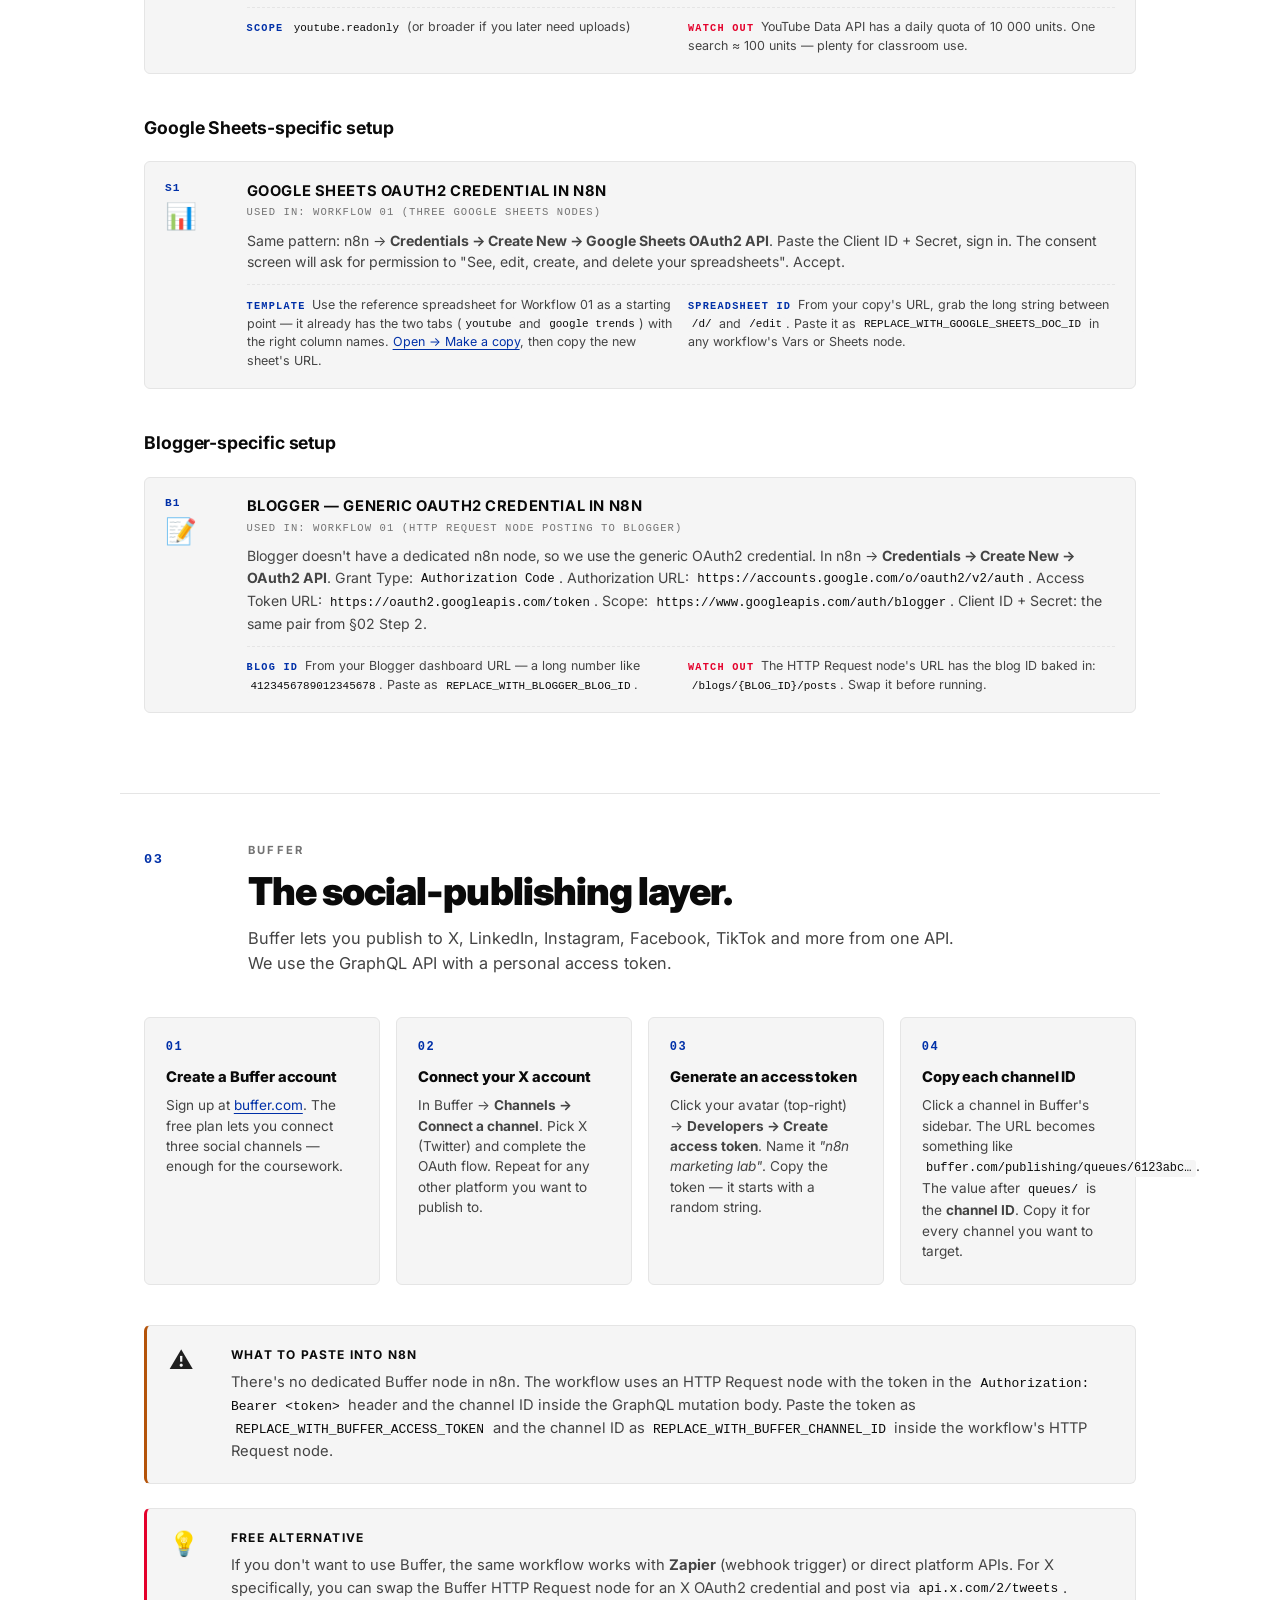
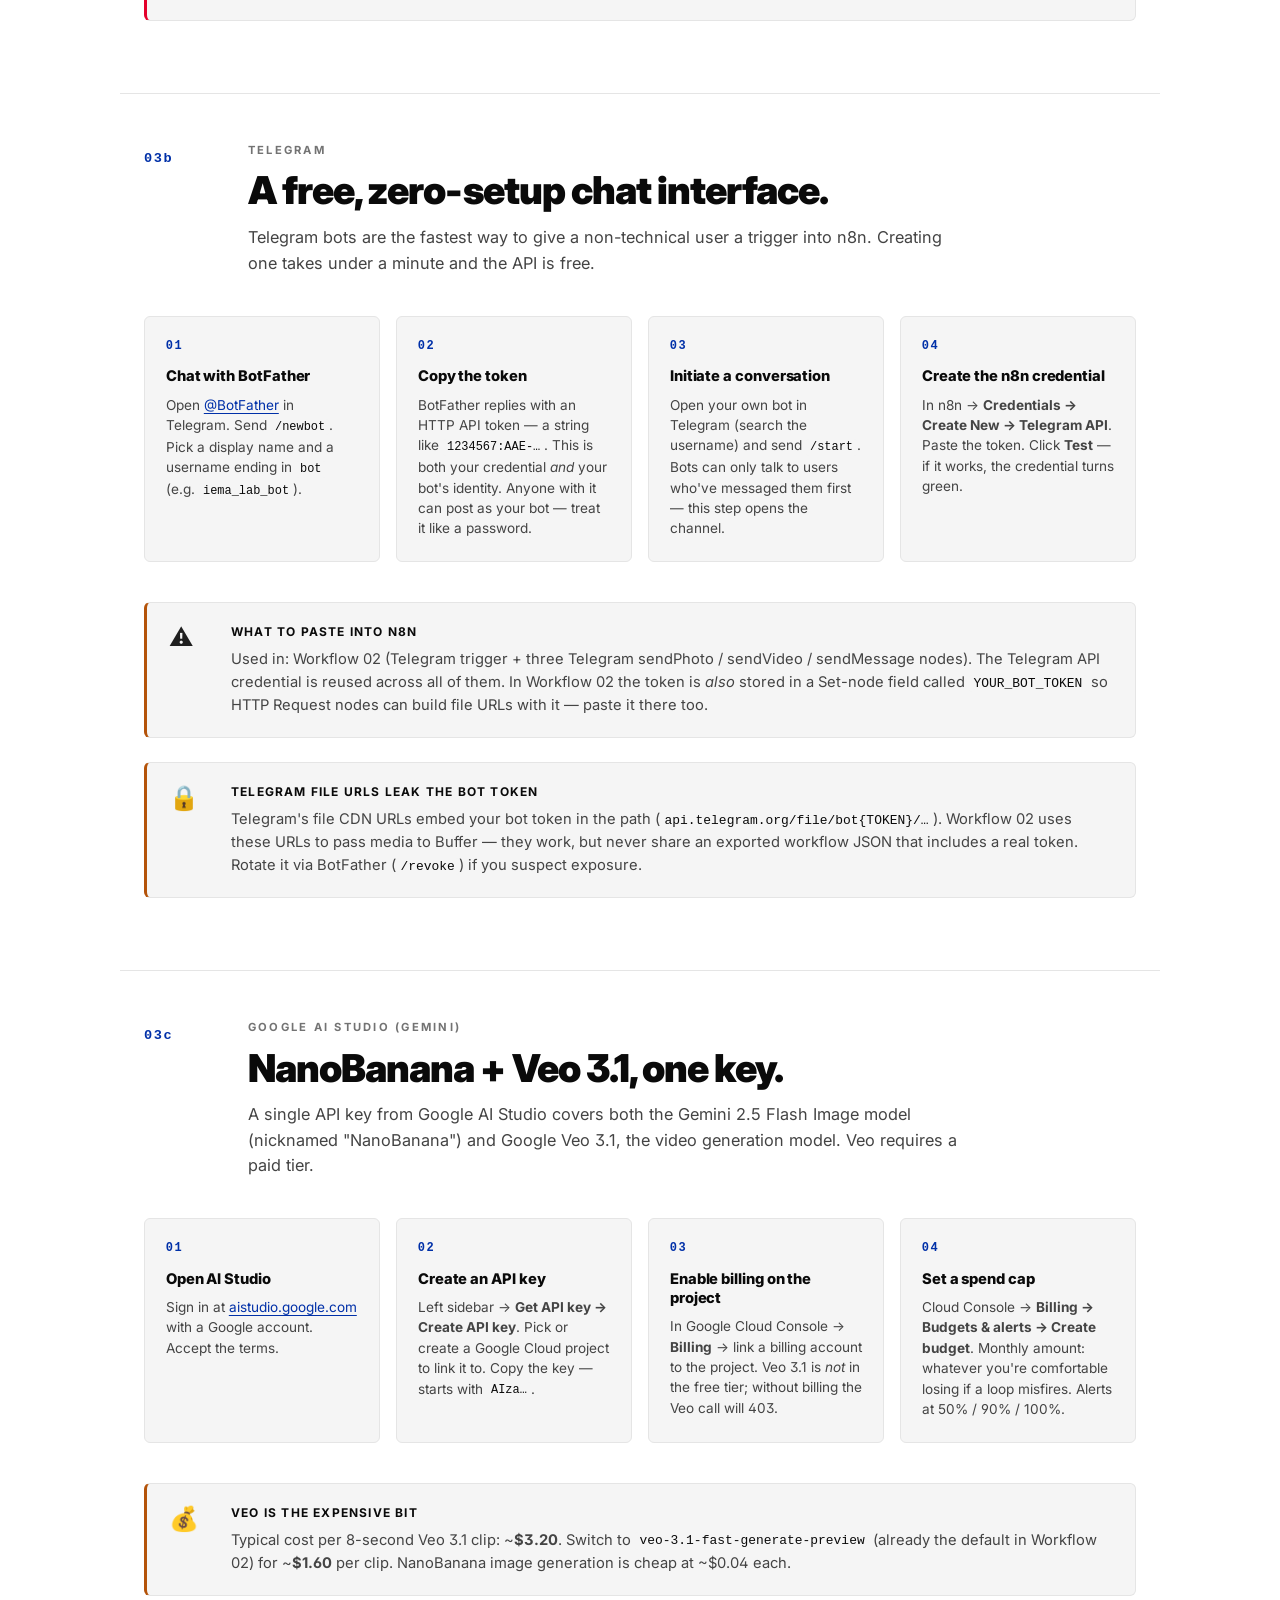
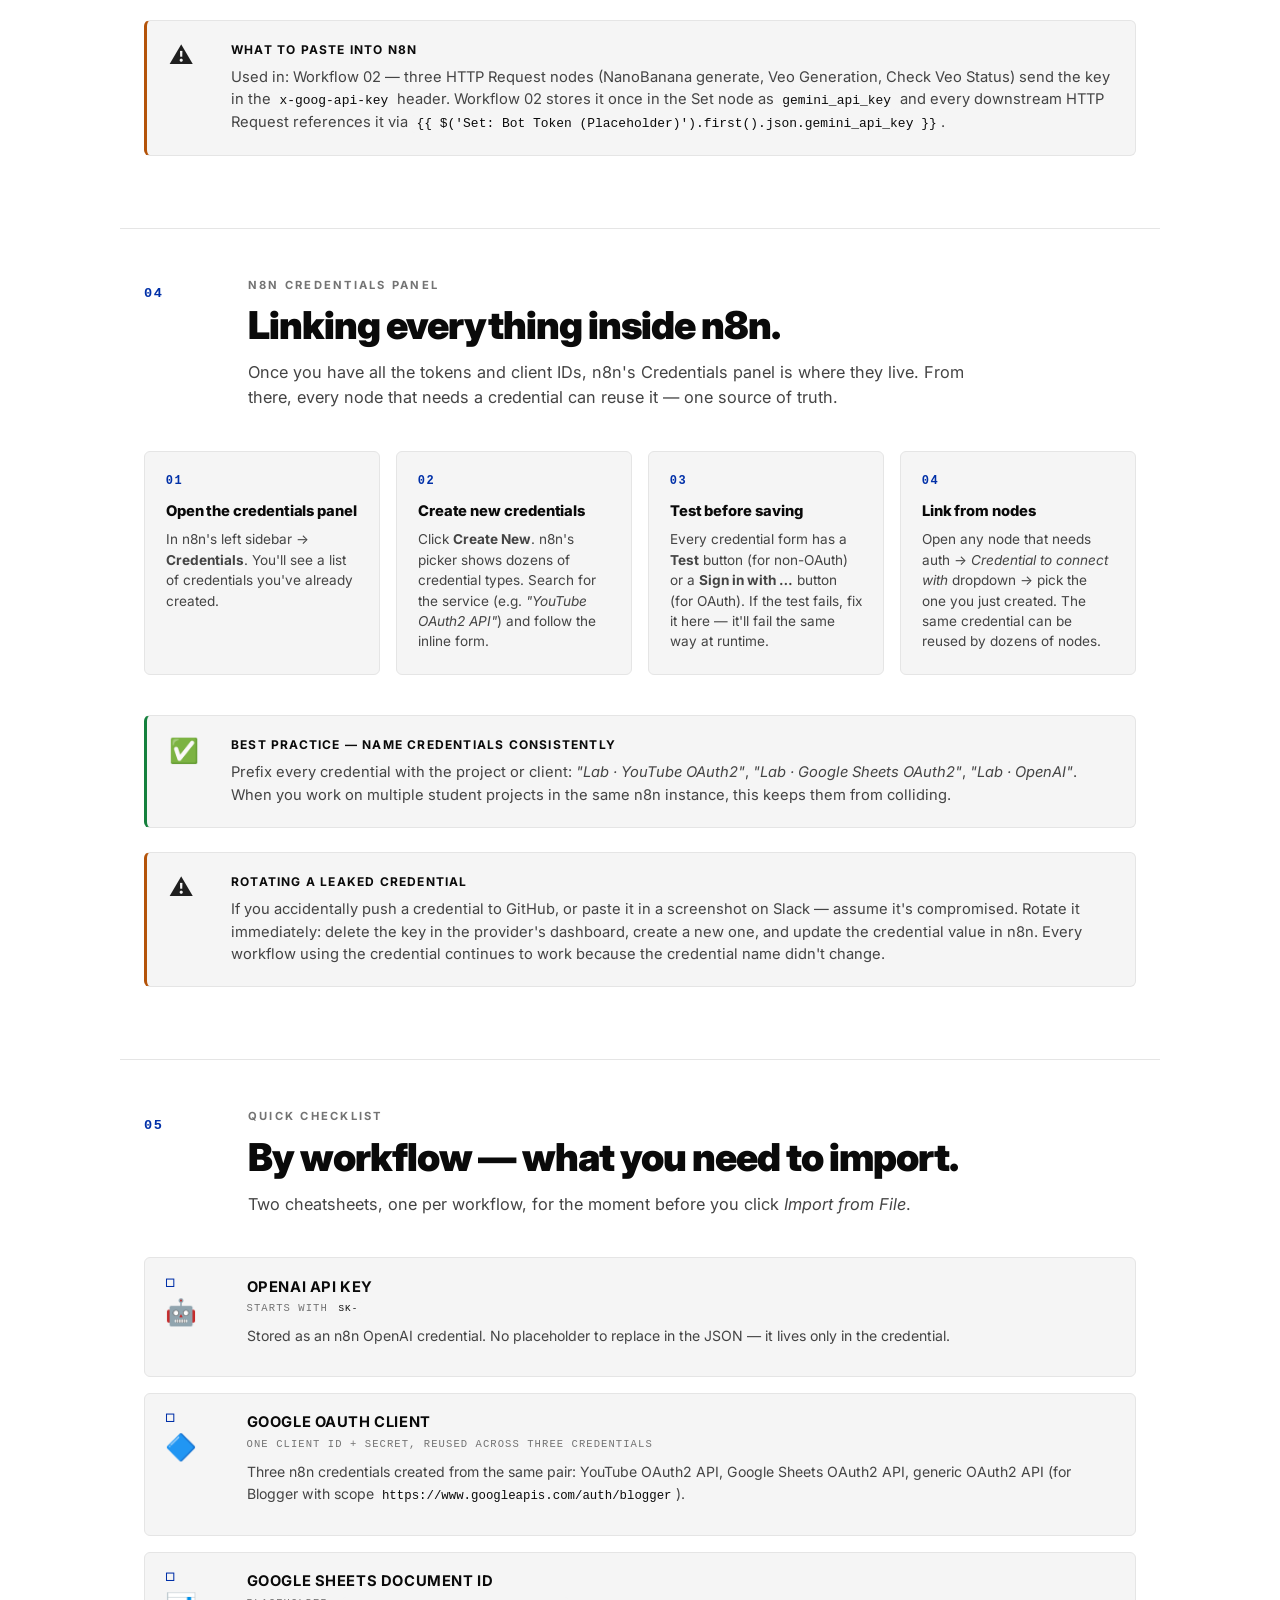
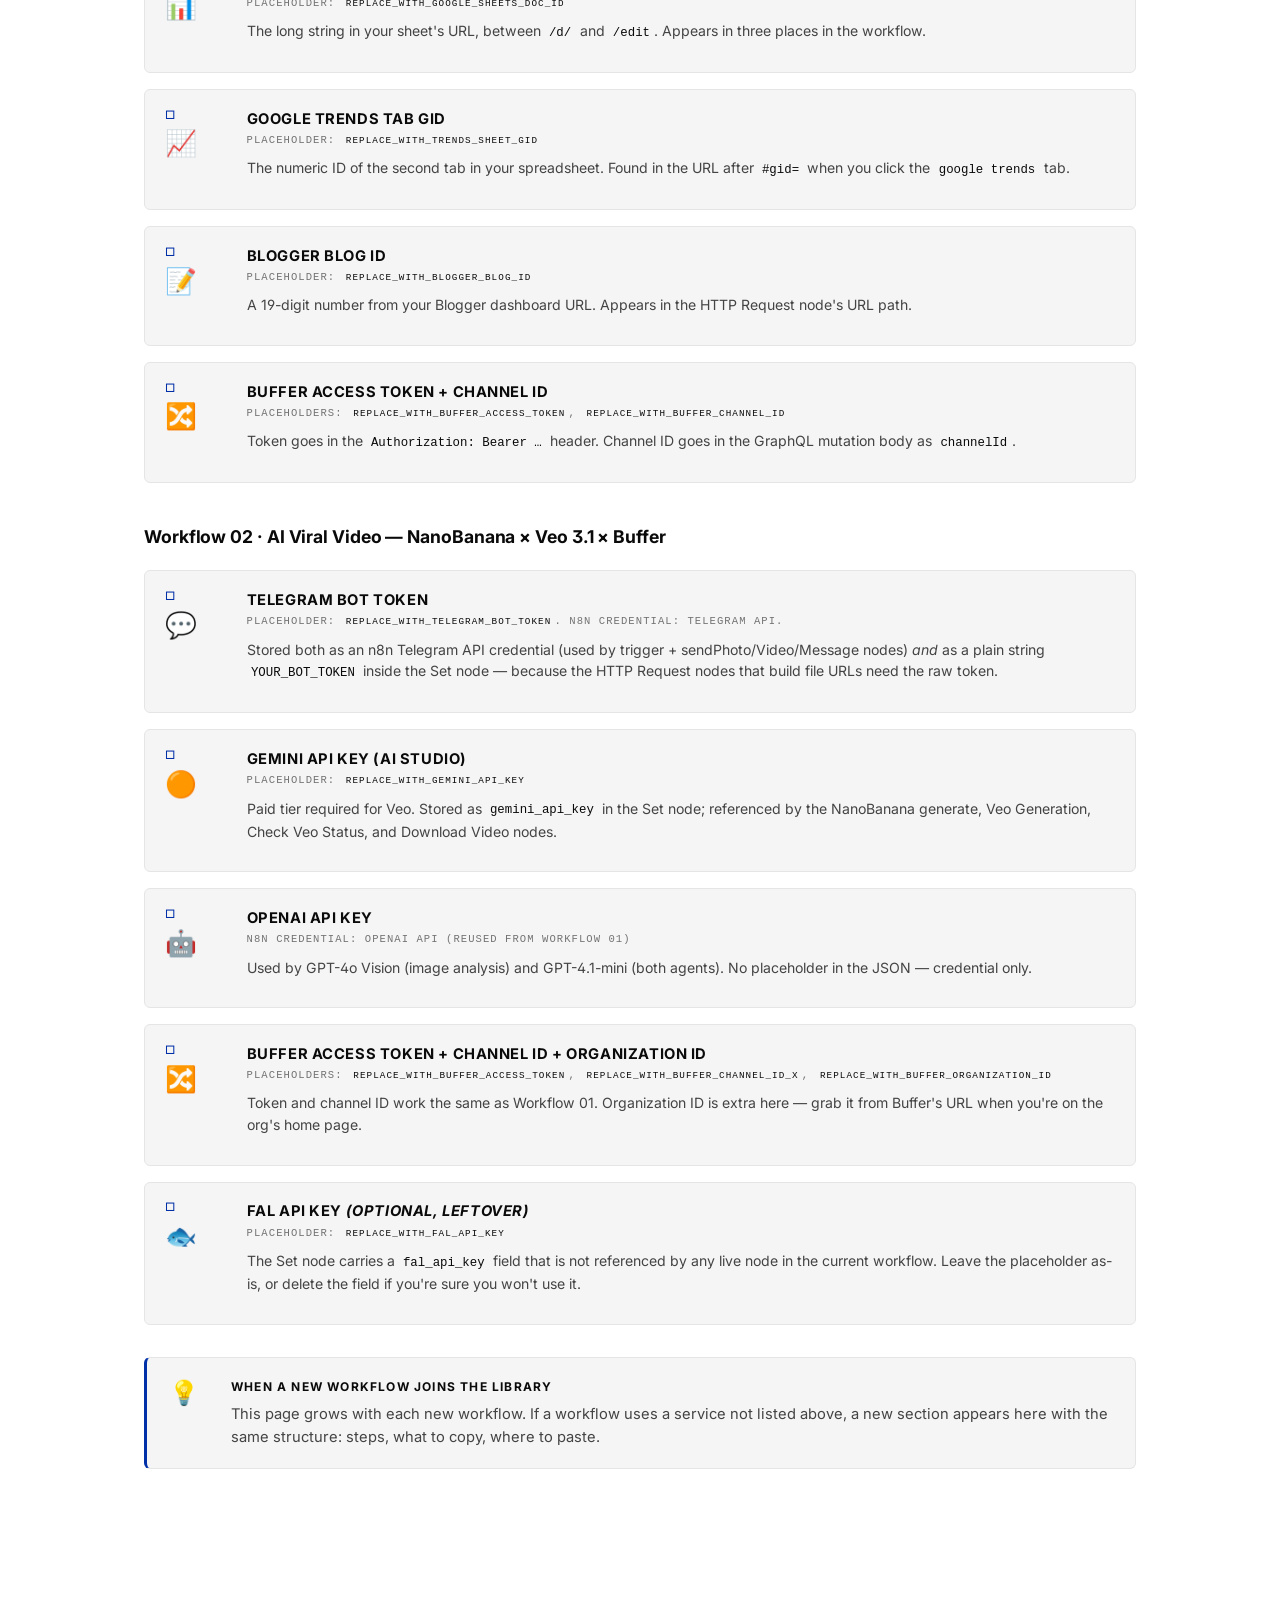
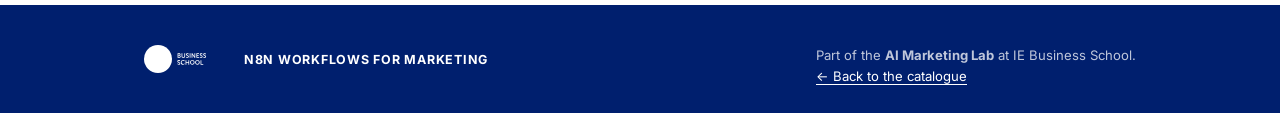
==== commit 48605890: "Workflow 02 — AI Viral Video (NanoBanana × Veo 3.1 × Buffer) Adds a second guided workflow to the li" ====
--- a/credentials.html
+++ b/credentials.html
@@ -25,8 +25,10 @@
   </p>
   <div style="display:flex; gap:.75rem; flex-wrap:wrap; margin-top:2rem;">
     <a class="btn btn--ghost" href="#openai">OpenAI</a>
-    <a class="btn btn--ghost" href="#google">Google APIs</a>
+    <a class="btn btn--ghost" href="#google">Google OAuth</a>
     <a class="btn btn--ghost" href="#buffer">Buffer</a>
+    <a class="btn btn--ghost" href="#telegram">Telegram</a>
+    <a class="btn btn--ghost" href="#gemini">Gemini / Veo</a>
     <a class="btn btn--ghost" href="#n8n">Linking in n8n</a>
   </div>
 </header>
@@ -274,6 +276,108 @@
   </div>
 </section>
 
+<!-- ============================== §03b TELEGRAM ============================== -->
+<section class="section" id="telegram">
+  <div class="sec-header">
+    <div class="sec-num">03b</div>
+    <div>
+      <span class="sec-eyebrow">Telegram</span>
+      <h2 class="sec-title">A free, zero-setup chat interface.</h2>
+      <p class="sec-lead">Telegram bots are the fastest way to give a non-technical user a trigger into n8n. Creating one takes under a minute and the API is free.</p>
+    </div>
+  </div>
+
+  <div class="flow">
+    <div class="flow__step">
+      <span class="flow__num">01</span>
+      <h5>Chat with BotFather</h5>
+      <p>Open <a href="https://t.me/botfather" target="_blank">@BotFather</a> in Telegram. Send <code>/newbot</code>. Pick a display name and a username ending in <code>bot</code> (e.g. <code>iema_lab_bot</code>).</p>
+    </div>
+    <div class="flow__step">
+      <span class="flow__num">02</span>
+      <h5>Copy the token</h5>
+      <p>BotFather replies with an HTTP API token — a string like <code>1234567:AAE-…</code>. This is both your credential <em>and</em> your bot's identity. Anyone with it can post as your bot — treat it like a password.</p>
+    </div>
+    <div class="flow__step">
+      <span class="flow__num">03</span>
+      <h5>Initiate a conversation</h5>
+      <p>Open your own bot in Telegram (search the username) and send <code>/start</code>. Bots can only talk to users who've messaged them first — this step opens the channel.</p>
+    </div>
+    <div class="flow__step">
+      <span class="flow__num">04</span>
+      <h5>Create the n8n credential</h5>
+      <p>In n8n → <strong>Credentials → Create New → Telegram API</strong>. Paste the token. Click <strong>Test</strong> — if it works, the credential turns green.</p>
+    </div>
+  </div>
+
+  <div class="callout callout--warn">
+    <div class="callout__icon">⚠️</div>
+    <div class="callout__body">
+      <h4>What to paste into n8n</h4>
+      <p>Used in: Workflow 02 (Telegram trigger + three Telegram sendPhoto / sendVideo / sendMessage nodes). The Telegram API credential is reused across all of them. In Workflow 02 the token is <em>also</em> stored in a Set-node field called <code>YOUR_BOT_TOKEN</code> so HTTP Request nodes can build file URLs with it — paste it there too.</p>
+    </div>
+  </div>
+
+  <div class="callout callout--warn">
+    <div class="callout__icon">🔒</div>
+    <div class="callout__body">
+      <h4>Telegram file URLs leak the bot token</h4>
+      <p>Telegram's file CDN URLs embed your bot token in the path (<code>api.telegram.org/file/bot{TOKEN}/…</code>). Workflow 02 uses these URLs to pass media to Buffer — they work, but never share an exported workflow JSON that includes a real token. Rotate it via BotFather (<code>/revoke</code>) if you suspect exposure.</p>
+    </div>
+  </div>
+</section>
+
+<!-- ============================== §03c GEMINI ============================== -->
+<section class="section" id="gemini">
+  <div class="sec-header">
+    <div class="sec-num">03c</div>
+    <div>
+      <span class="sec-eyebrow">Google AI Studio (Gemini)</span>
+      <h2 class="sec-title">NanoBanana + Veo 3.1, one key.</h2>
+      <p class="sec-lead">A single API key from Google AI Studio covers both the Gemini 2.5 Flash Image model (nicknamed "NanoBanana") and Google Veo 3.1, the video generation model. Veo requires a paid tier.</p>
+    </div>
+  </div>
+
+  <div class="flow">
+    <div class="flow__step">
+      <span class="flow__num">01</span>
+      <h5>Open AI Studio</h5>
+      <p>Sign in at <a href="https://aistudio.google.com" target="_blank">aistudio.google.com</a> with a Google account. Accept the terms.</p>
+    </div>
+    <div class="flow__step">
+      <span class="flow__num">02</span>
+      <h5>Create an API key</h5>
+      <p>Left sidebar → <strong>Get API key → Create API key</strong>. Pick or create a Google Cloud project to link it to. Copy the key — starts with <code>AIza…</code>.</p>
+    </div>
+    <div class="flow__step">
+      <span class="flow__num">03</span>
+      <h5>Enable billing on the project</h5>
+      <p>In Google Cloud Console → <strong>Billing</strong> → link a billing account to the project. Veo 3.1 is <em>not</em> in the free tier; without billing the Veo call will 403.</p>
+    </div>
+    <div class="flow__step">
+      <span class="flow__num">04</span>
+      <h5>Set a spend cap</h5>
+      <p>Cloud Console → <strong>Billing → Budgets & alerts → Create budget</strong>. Monthly amount: whatever you're comfortable losing if a loop misfires. Alerts at 50% / 90% / 100%.</p>
+    </div>
+  </div>
+
+  <div class="callout callout--warn">
+    <div class="callout__icon">💰</div>
+    <div class="callout__body">
+      <h4>Veo is the expensive bit</h4>
+      <p>Typical cost per 8-second Veo 3.1 clip: ~<strong>$3.20</strong>. Switch to <code>veo-3.1-fast-generate-preview</code> (already the default in Workflow 02) for ~<strong>$1.60</strong> per clip. NanoBanana image generation is cheap at ~$0.04 each.</p>
+    </div>
+  </div>
+
+  <div class="callout callout--warn">
+    <div class="callout__icon">⚠️</div>
+    <div class="callout__body">
+      <h4>What to paste into n8n</h4>
+      <p>Used in: Workflow 02 — three HTTP Request nodes (NanoBanana generate, Veo Generation, Check Veo Status) send the key in the <code>x-goog-api-key</code> header. Workflow 02 stores it once in the Set node as <code>gemini_api_key</code> and every downstream HTTP Request references it via <code>{{ $('Set: Bot Token (Placeholder)').first().json.gemini_api_key }}</code>.</p>
+    </div>
+  </div>
+</section>
+
 <!-- ============================== §04 N8N ============================== -->
 <section class="section" id="n8n">
   <div class="sec-header">
@@ -331,8 +435,8 @@
     <div class="sec-num">05</div>
     <div>
       <span class="sec-eyebrow">Quick checklist</span>
-      <h2 class="sec-title">Everything Workflow 01 needs.</h2>
-      <p class="sec-lead">Use this as a one-glance checklist before importing the <em>Trending Topics → Blog + X</em> workflow.</p>
+      <h2 class="sec-title">By workflow — what you need to import.</h2>
+      <p class="sec-lead">Two cheatsheets, one per workflow, for the moment before you click <em>Import from File</em>.</p>
     </div>
   </div>
 
@@ -388,6 +492,55 @@
         <h4 class="node-row__title">Buffer access token + channel ID</h4>
         <div class="node-row__kind">Placeholders: <code>REPLACE_WITH_BUFFER_ACCESS_TOKEN</code>, <code>REPLACE_WITH_BUFFER_CHANNEL_ID</code></div>
         <p class="node-row__text">Token goes in the <code>Authorization: Bearer …</code> header. Channel ID goes in the GraphQL mutation body as <code>channelId</code>.</p>
+      </div>
+    </div>
+  </div>
+
+  <h3 class="h-sub">Workflow 02 · AI Viral Video — NanoBanana × Veo 3.1 × Buffer</h3>
+
+  <div class="node-detail">
+    <div class="node-row">
+      <div class="node-row__rail"><span class="node-row__num">☐</span><span class="node-row__emoji">💬</span></div>
+      <div class="node-row__body">
+        <h4 class="node-row__title">Telegram bot token</h4>
+        <div class="node-row__kind">Placeholder: <code>REPLACE_WITH_TELEGRAM_BOT_TOKEN</code>. n8n credential: Telegram API.</div>
+        <p class="node-row__text">Stored both as an n8n Telegram API credential (used by trigger + sendPhoto/Video/Message nodes) <em>and</em> as a plain string <code>YOUR_BOT_TOKEN</code> inside the Set node — because the HTTP Request nodes that build file URLs need the raw token.</p>
+      </div>
+    </div>
+
+    <div class="node-row">
+      <div class="node-row__rail"><span class="node-row__num">☐</span><span class="node-row__emoji">🟠</span></div>
+      <div class="node-row__body">
+        <h4 class="node-row__title">Gemini API key (AI Studio)</h4>
+        <div class="node-row__kind">Placeholder: <code>REPLACE_WITH_GEMINI_API_KEY</code></div>
+        <p class="node-row__text">Paid tier required for Veo. Stored as <code>gemini_api_key</code> in the Set node; referenced by the NanoBanana generate, Veo Generation, Check Veo Status, and Download Video nodes.</p>
+      </div>
+    </div>
+
+    <div class="node-row">
+      <div class="node-row__rail"><span class="node-row__num">☐</span><span class="node-row__emoji">🤖</span></div>
+      <div class="node-row__body">
+        <h4 class="node-row__title">OpenAI API key</h4>
+        <div class="node-row__kind">n8n credential: OpenAI API (reused from Workflow 01)</div>
+        <p class="node-row__text">Used by GPT-4o Vision (image analysis) and GPT-4.1-mini (both agents). No placeholder in the JSON — credential only.</p>
+      </div>
+    </div>
+
+    <div class="node-row">
+      <div class="node-row__rail"><span class="node-row__num">☐</span><span class="node-row__emoji">🔀</span></div>
+      <div class="node-row__body">
+        <h4 class="node-row__title">Buffer access token + channel ID + organization ID</h4>
+        <div class="node-row__kind">Placeholders: <code>REPLACE_WITH_BUFFER_ACCESS_TOKEN</code>, <code>REPLACE_WITH_BUFFER_CHANNEL_ID_X</code>, <code>REPLACE_WITH_BUFFER_ORGANIZATION_ID</code></div>
+        <p class="node-row__text">Token and channel ID work the same as Workflow 01. Organization ID is extra here — grab it from Buffer's URL when you're on the org's home page.</p>
+      </div>
+    </div>
+
+    <div class="node-row">
+      <div class="node-row__rail"><span class="node-row__num">☐</span><span class="node-row__emoji">🐟</span></div>
+      <div class="node-row__body">
+        <h4 class="node-row__title">FAL API key <em>(optional, leftover)</em></h4>
+        <div class="node-row__kind">Placeholder: <code>REPLACE_WITH_FAL_API_KEY</code></div>
+        <p class="node-row__text">The Set node carries a <code>fal_api_key</code> field that is not referenced by any live node in the current workflow. Leave the placeholder as-is, or delete the field if you're sure you won't use it.</p>
       </div>
     </div>
   </div>
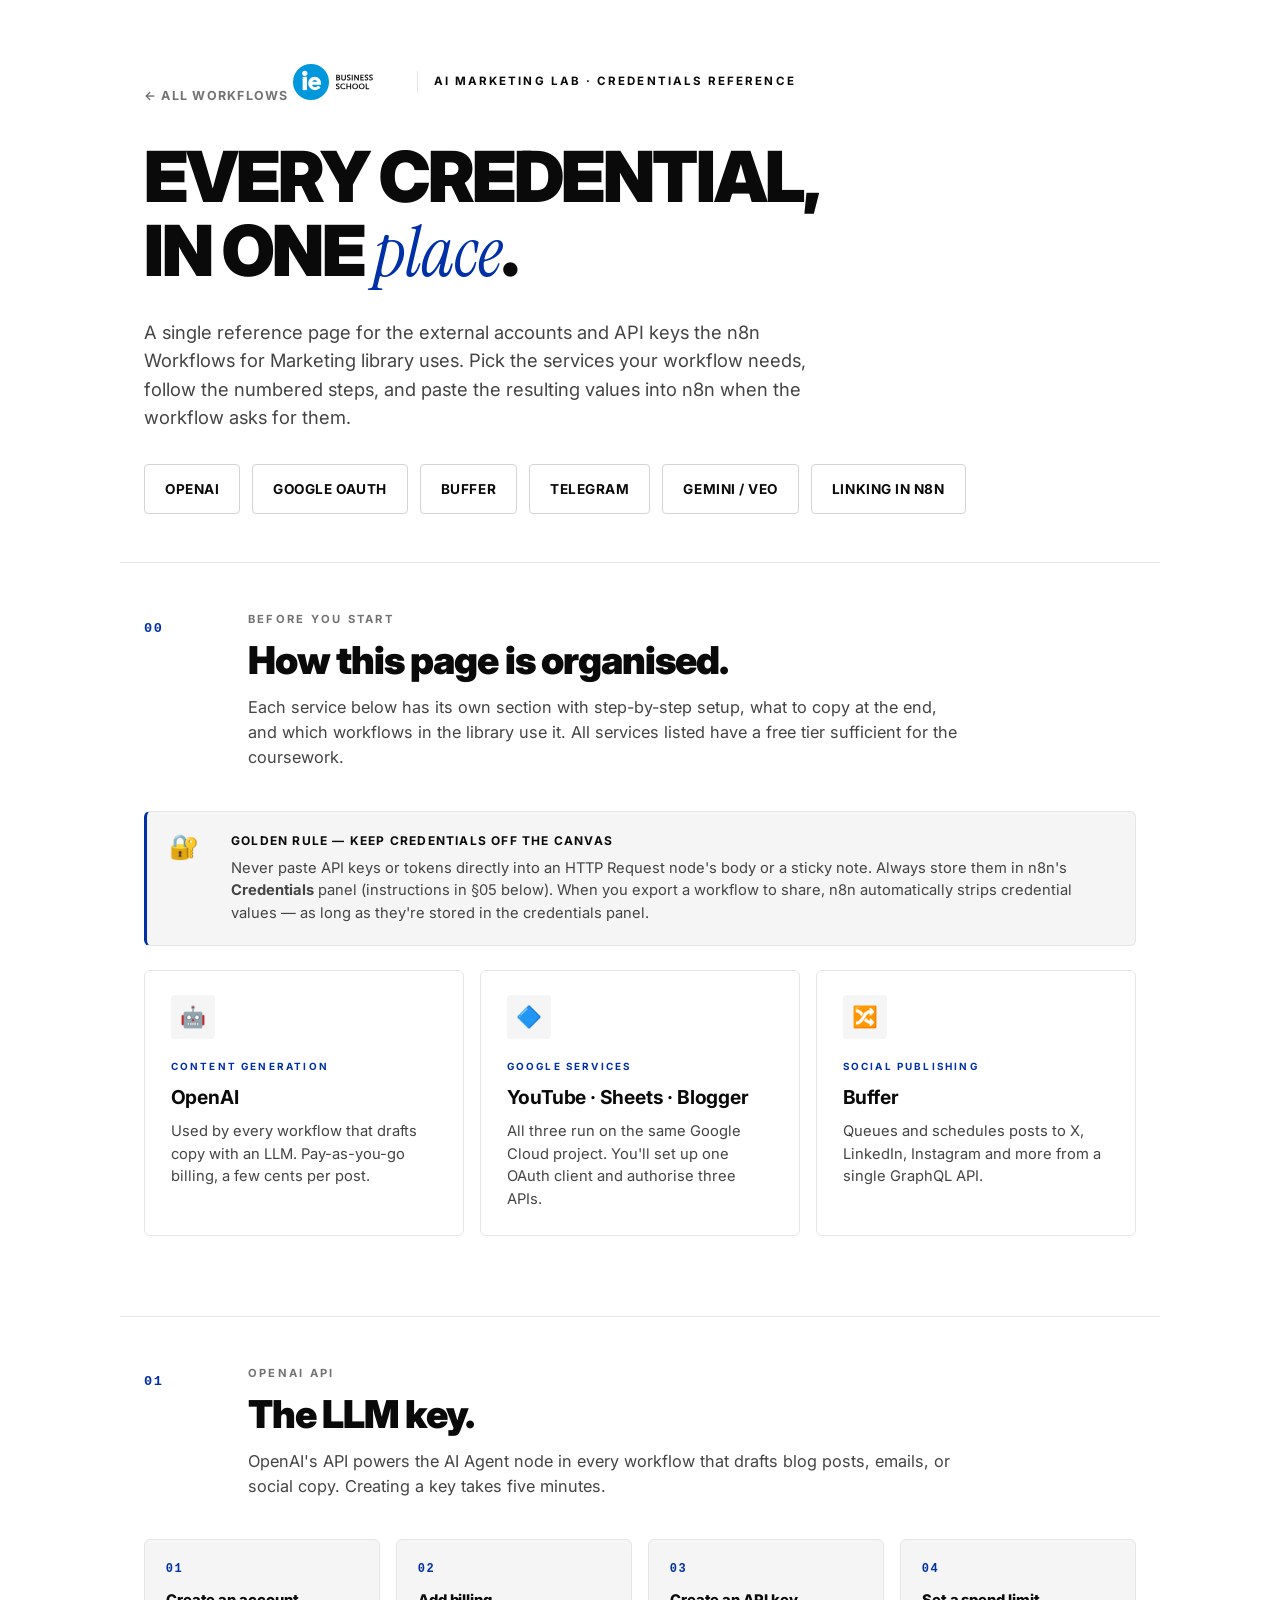
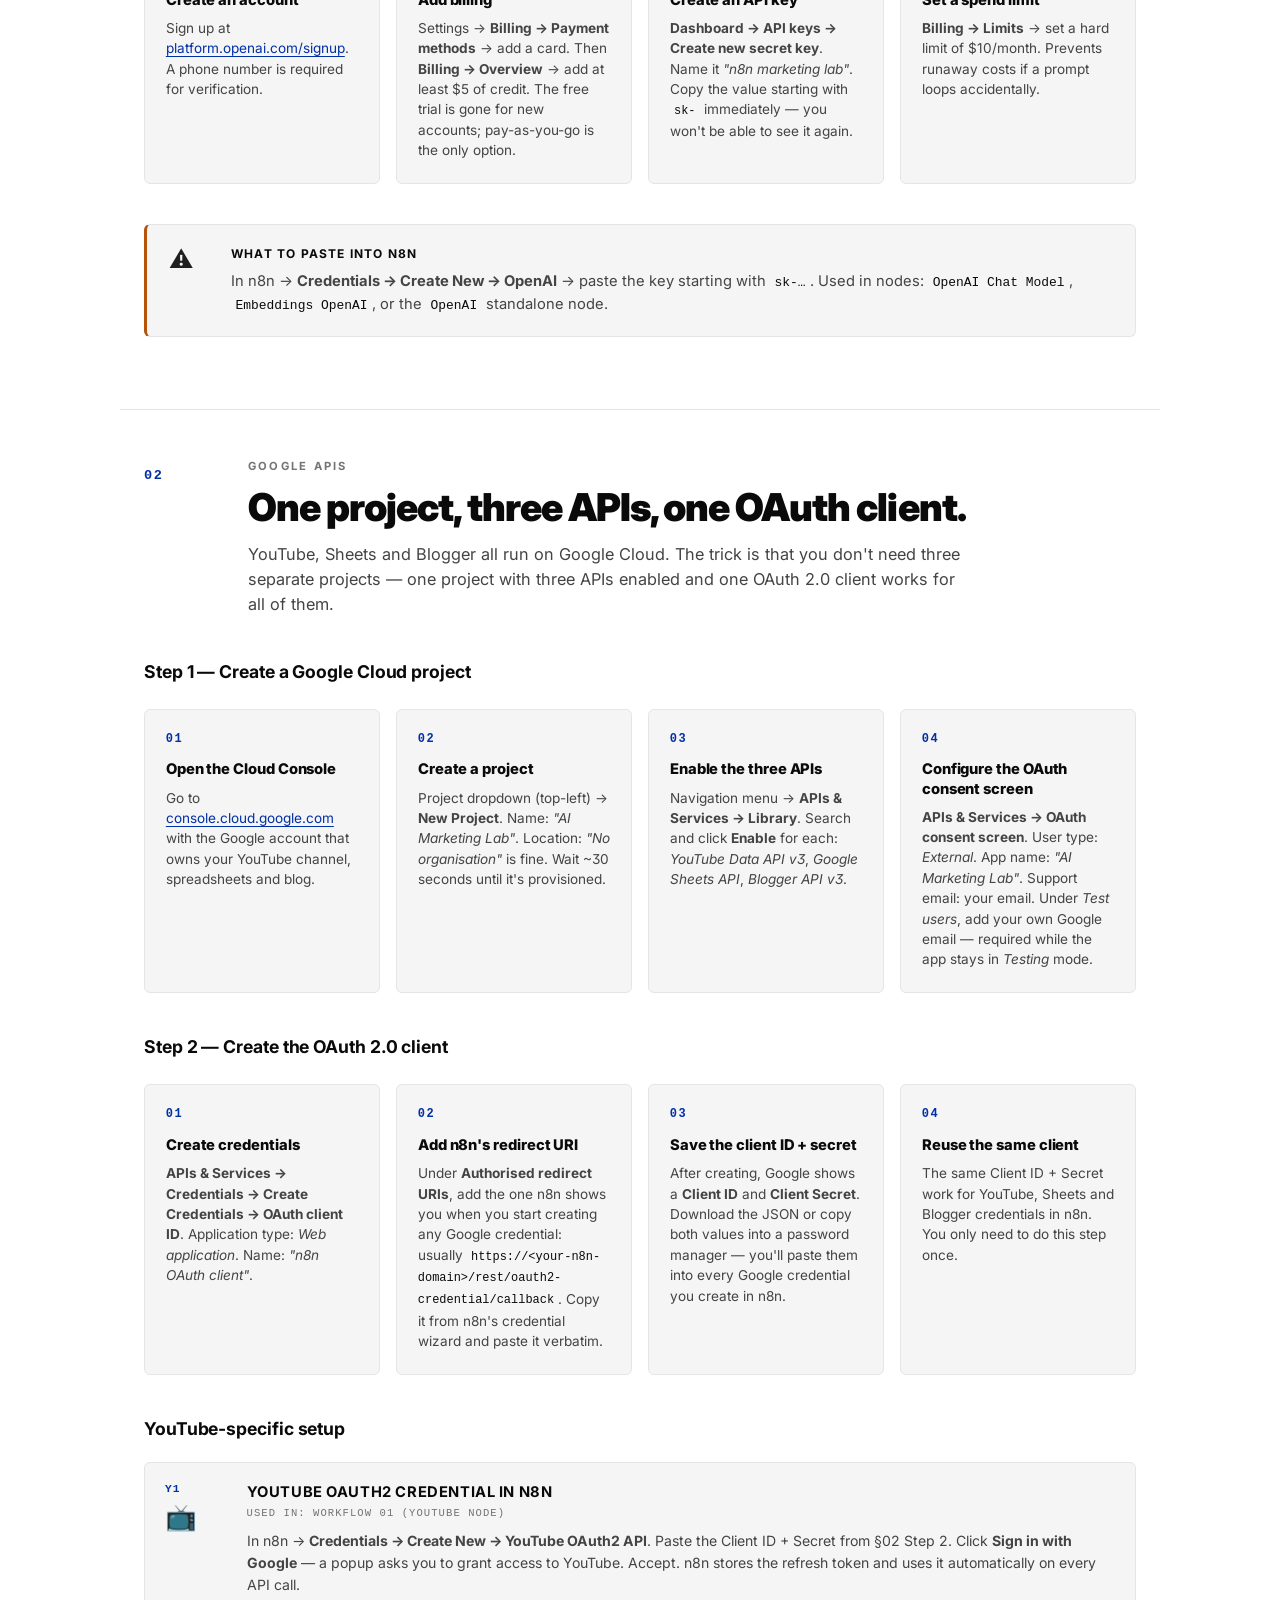
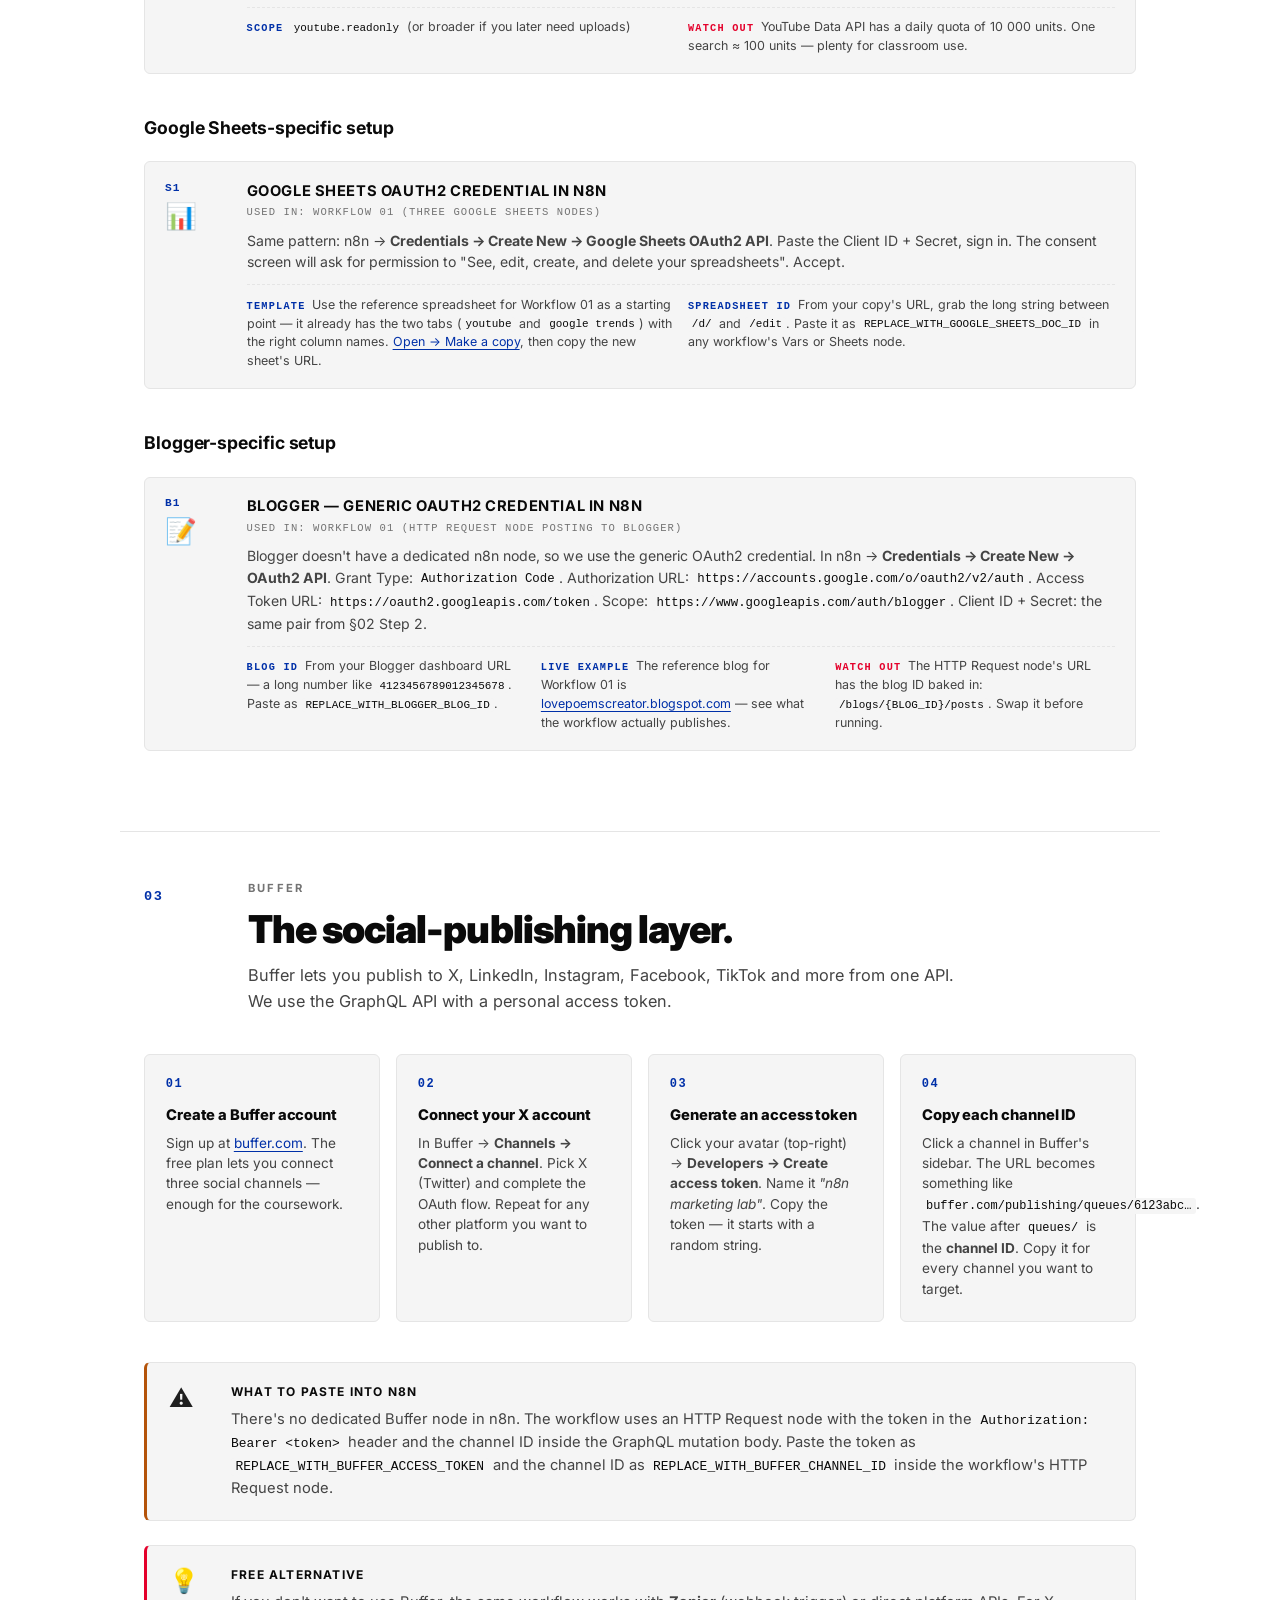
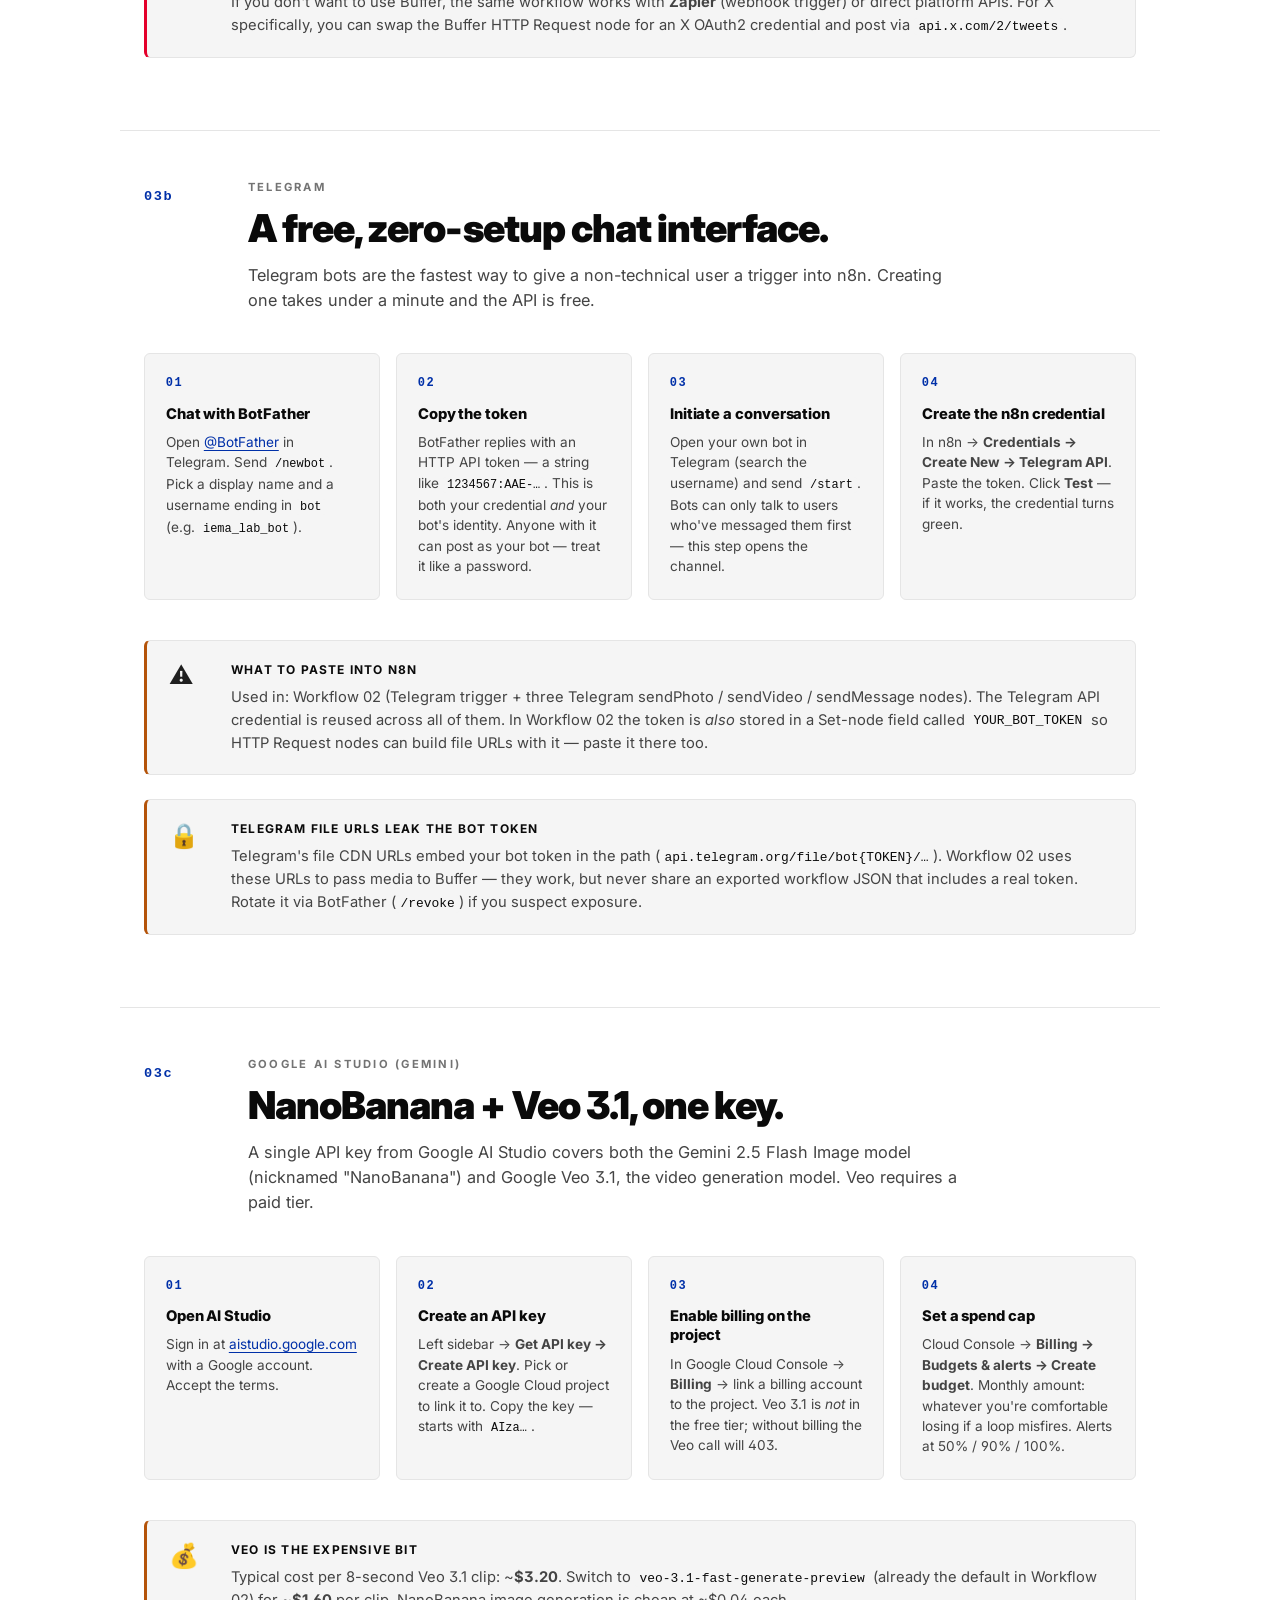
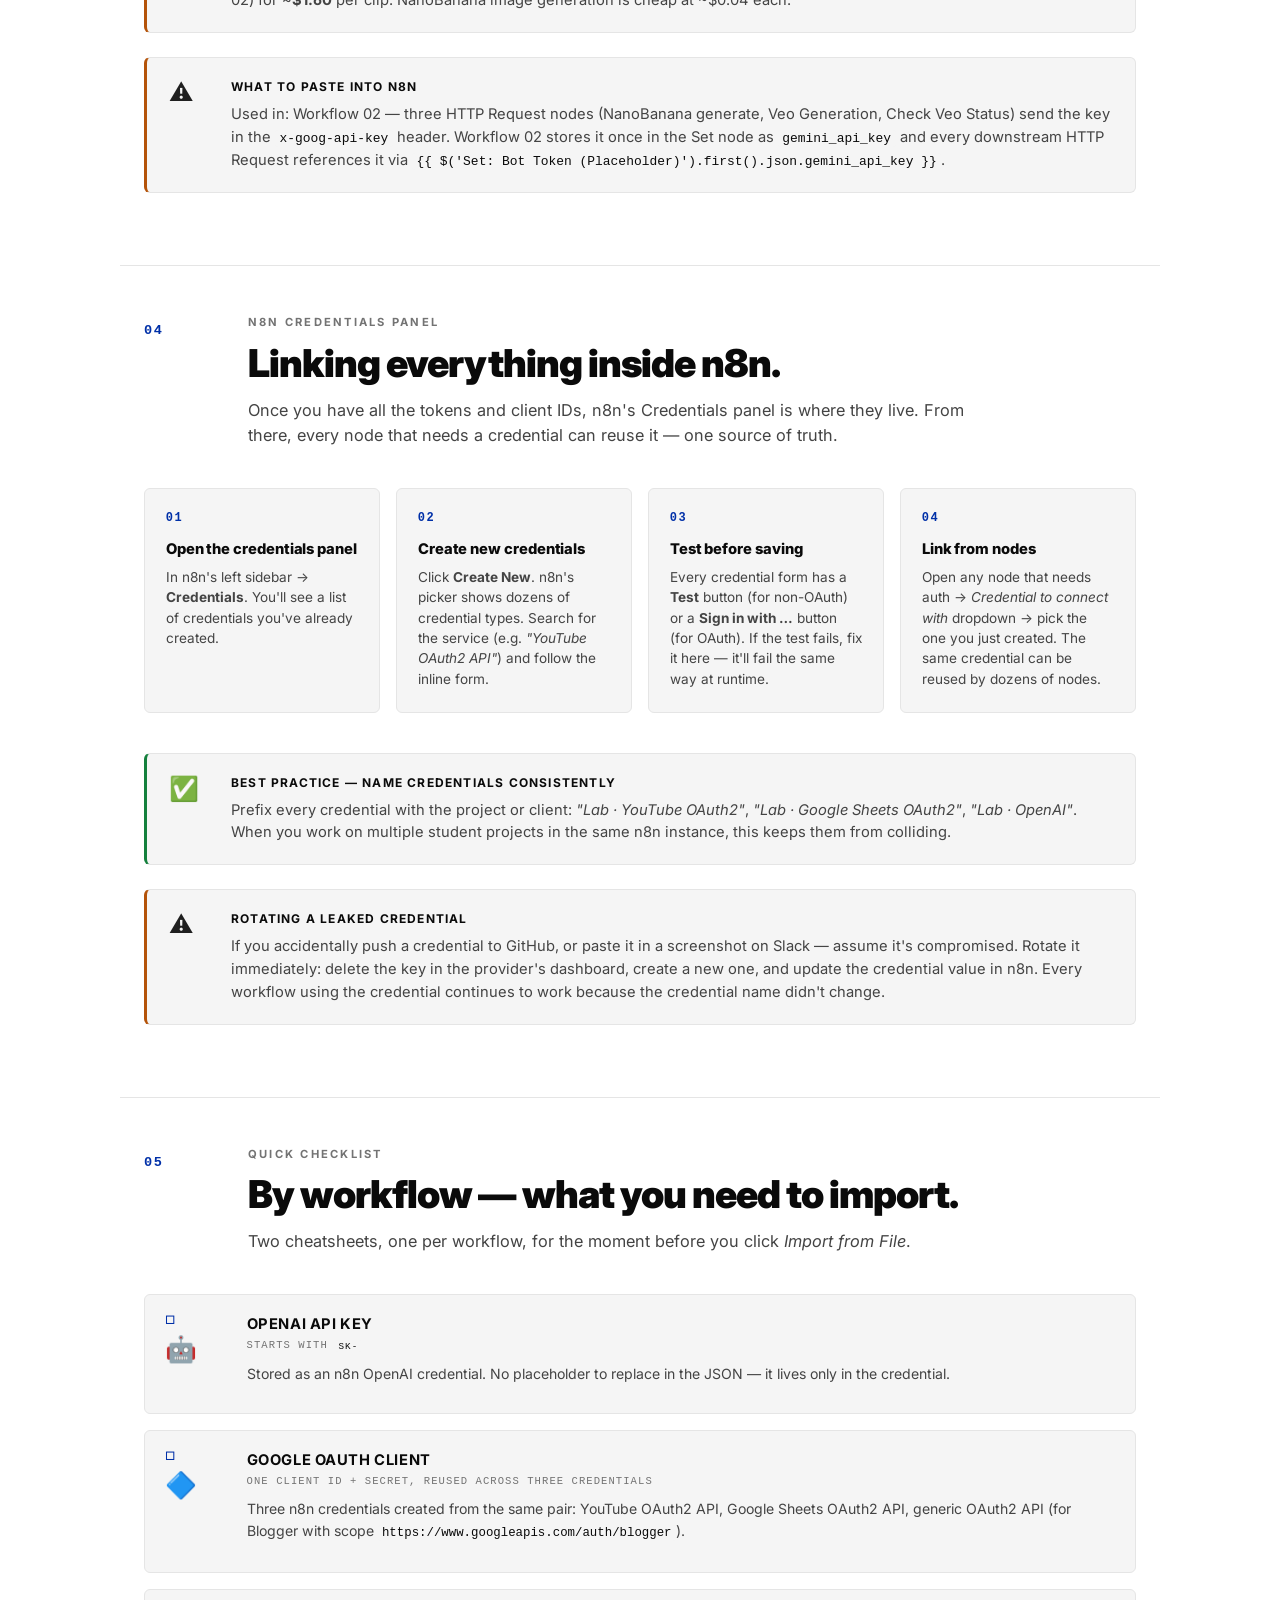
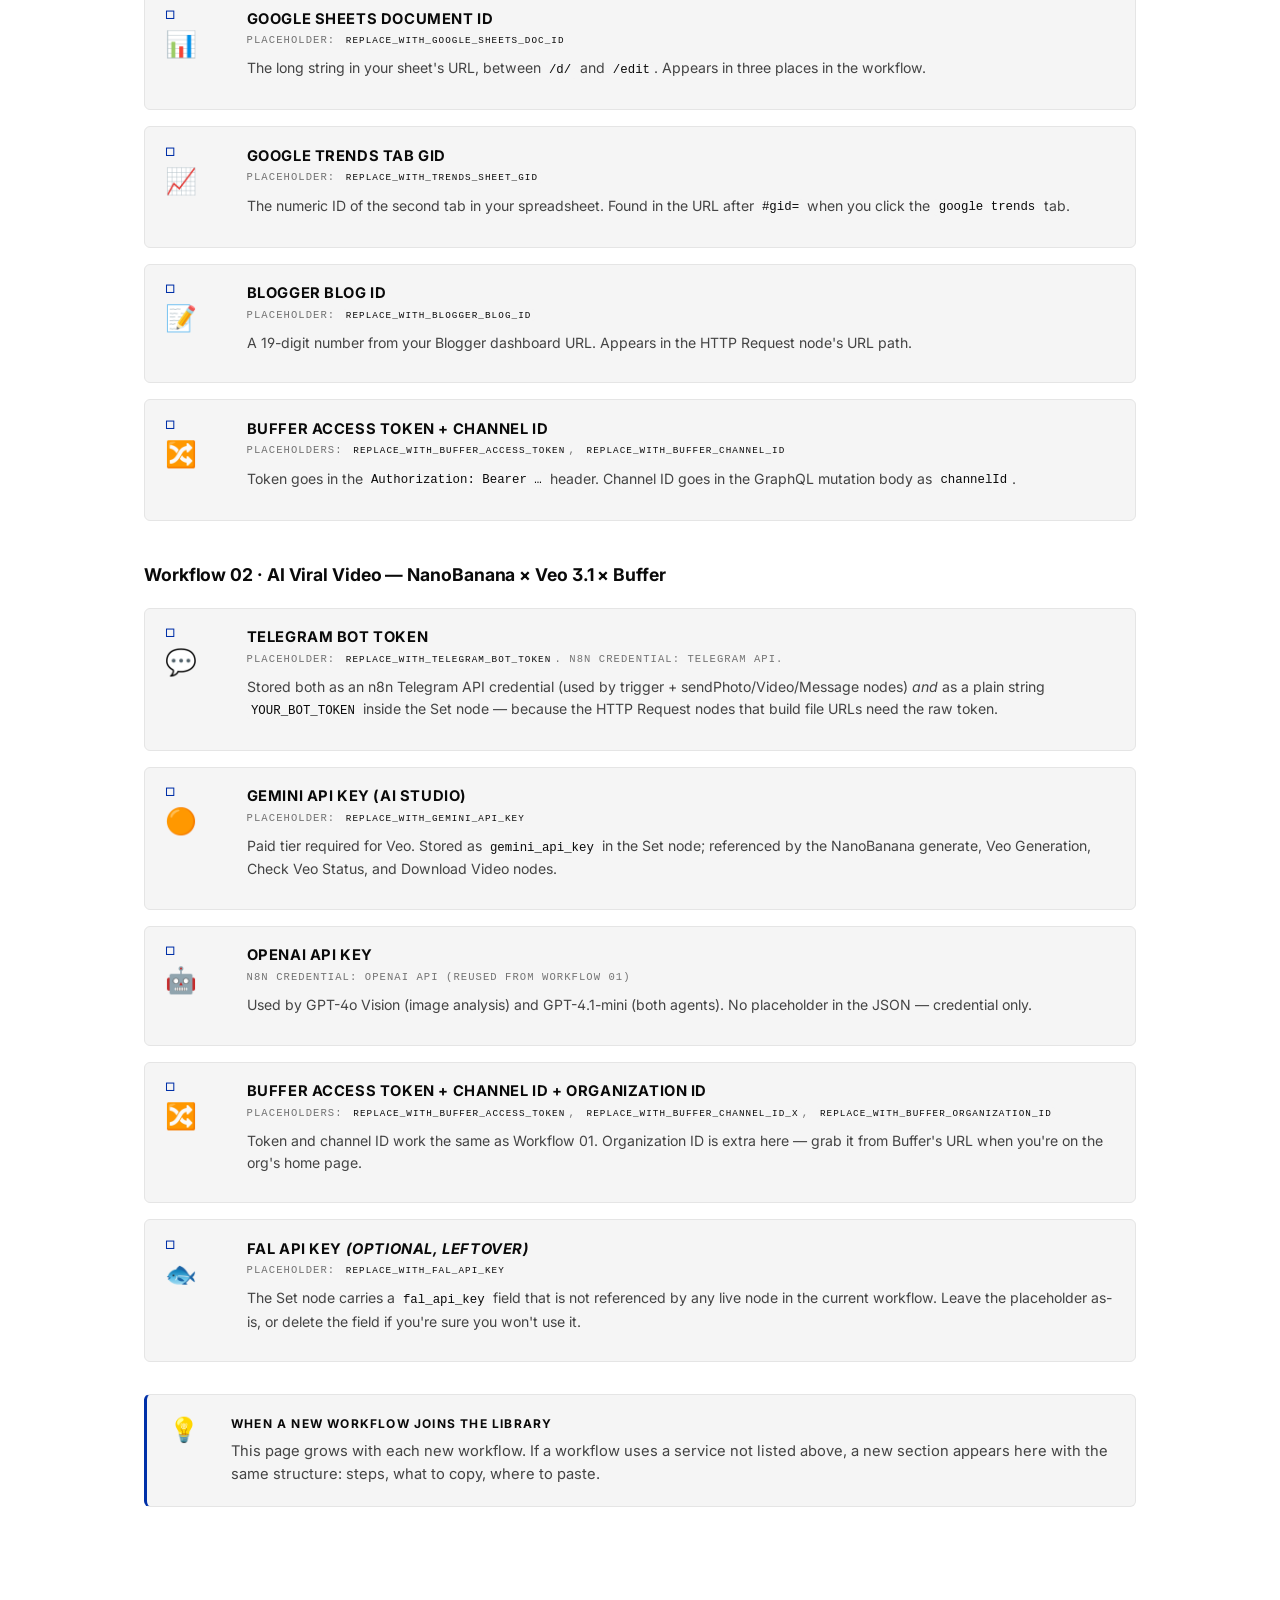
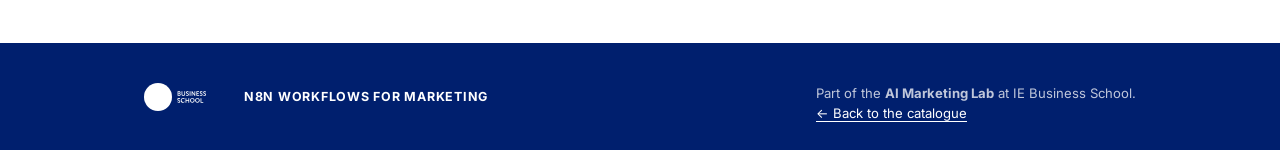
==== commit a895e6f9: "Reference the live demo blog for Workflow 01 Add a link to the public blog that Workflow 01 publishe" ====
--- a/credentials.html
+++ b/credentials.html
@@ -218,6 +218,7 @@
         <p class="node-row__text">Blogger doesn't have a dedicated n8n node, so we use the generic OAuth2 credential. In n8n → <strong>Credentials → Create New → OAuth2 API</strong>. Grant Type: <code>Authorization Code</code>. Authorization URL: <code>https://accounts.google.com/o/oauth2/v2/auth</code>. Access Token URL: <code>https://oauth2.googleapis.com/token</code>. Scope: <code>https://www.googleapis.com/auth/blogger</code>. Client ID + Secret: the same pair from §02 Step 2.</p>
         <div class="node-row__meta">
           <div class="node-row__meta-item"><span class="node-row__label">Blog ID</span>From your Blogger dashboard URL — a long number like <code>4123456789012345678</code>. Paste as <code>REPLACE_WITH_BLOGGER_BLOG_ID</code>.</div>
+          <div class="node-row__meta-item"><span class="node-row__label">Live example</span>The reference blog for Workflow 01 is <a href="https://lovepoemscreator.blogspot.com/" target="_blank">lovepoemscreator.blogspot.com</a> — see what the workflow actually publishes.</div>
           <div class="node-row__meta-item"><span class="node-row__label node-row__label--warn">Watch out</span>The HTTP Request node's URL has the blog ID baked in: <code>/blogs/{BLOG_ID}/posts</code>. Swap it before running.</div>
         </div>
       </div>
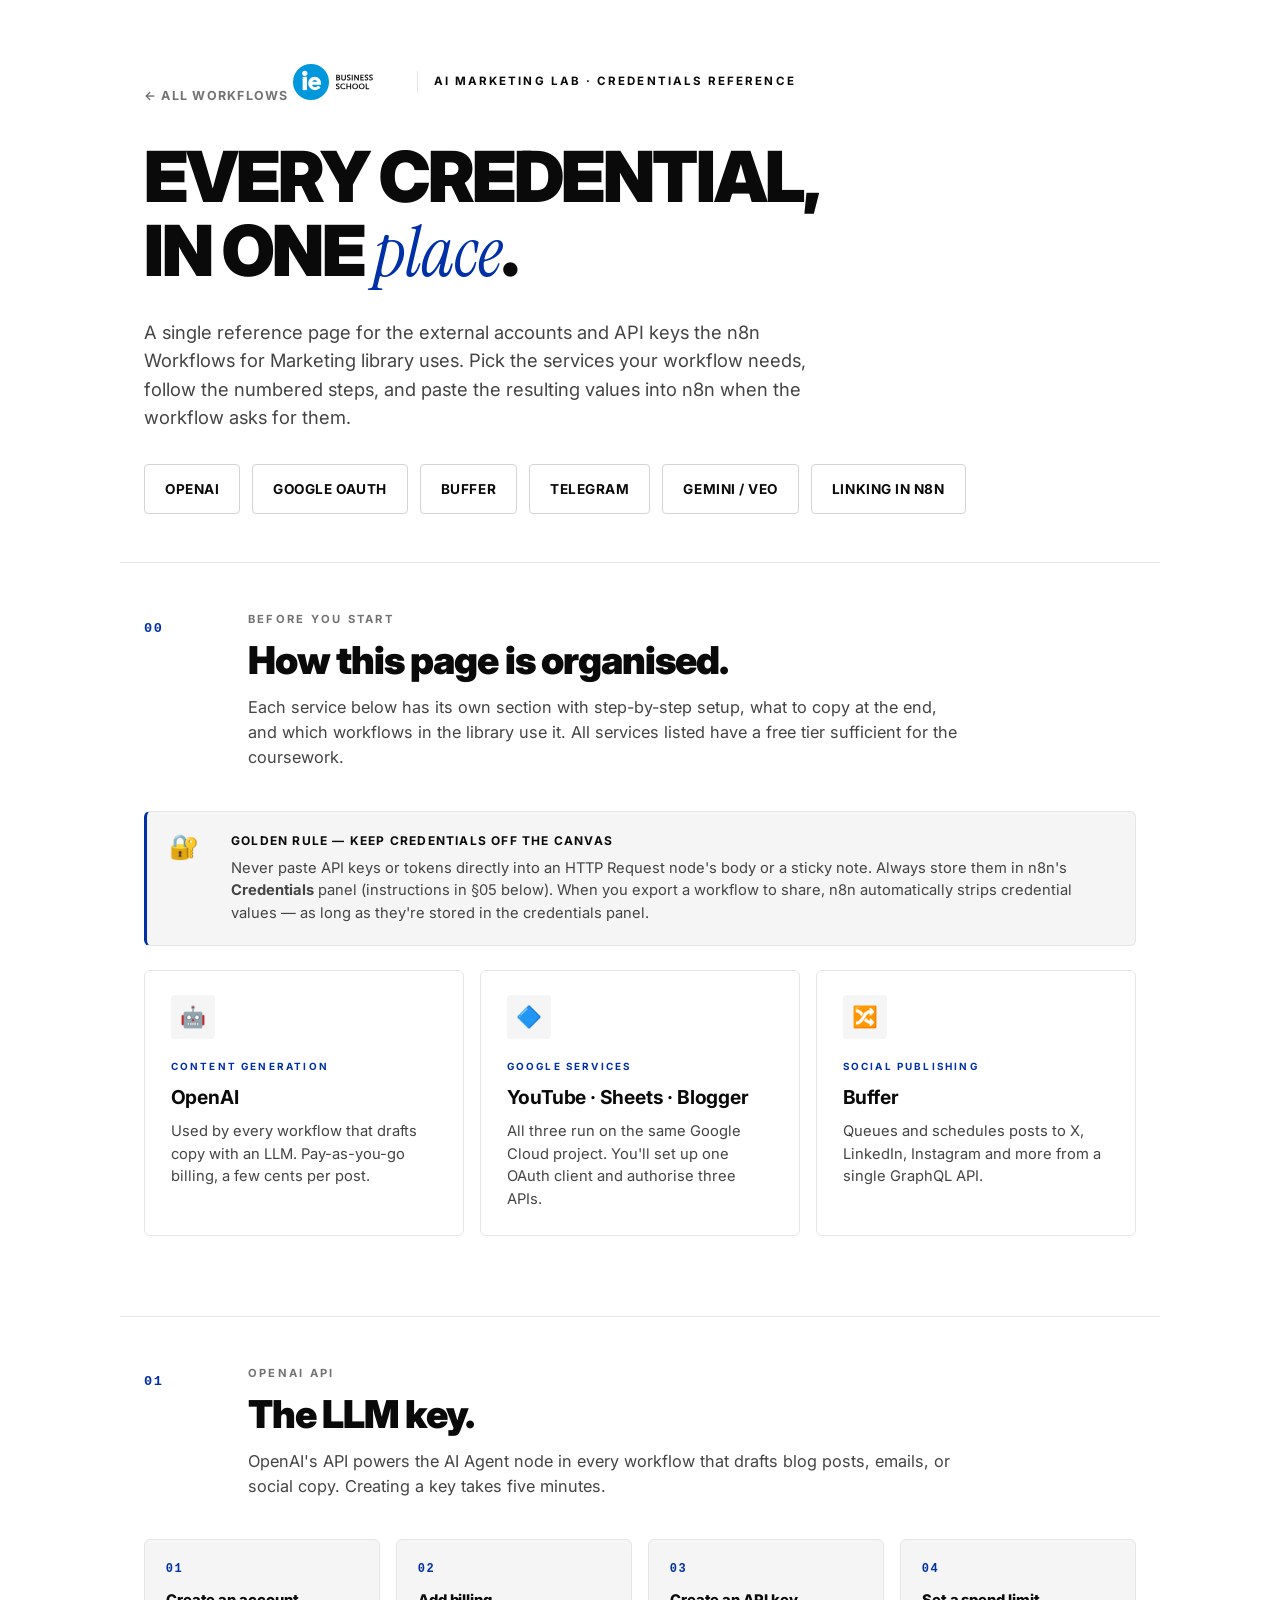
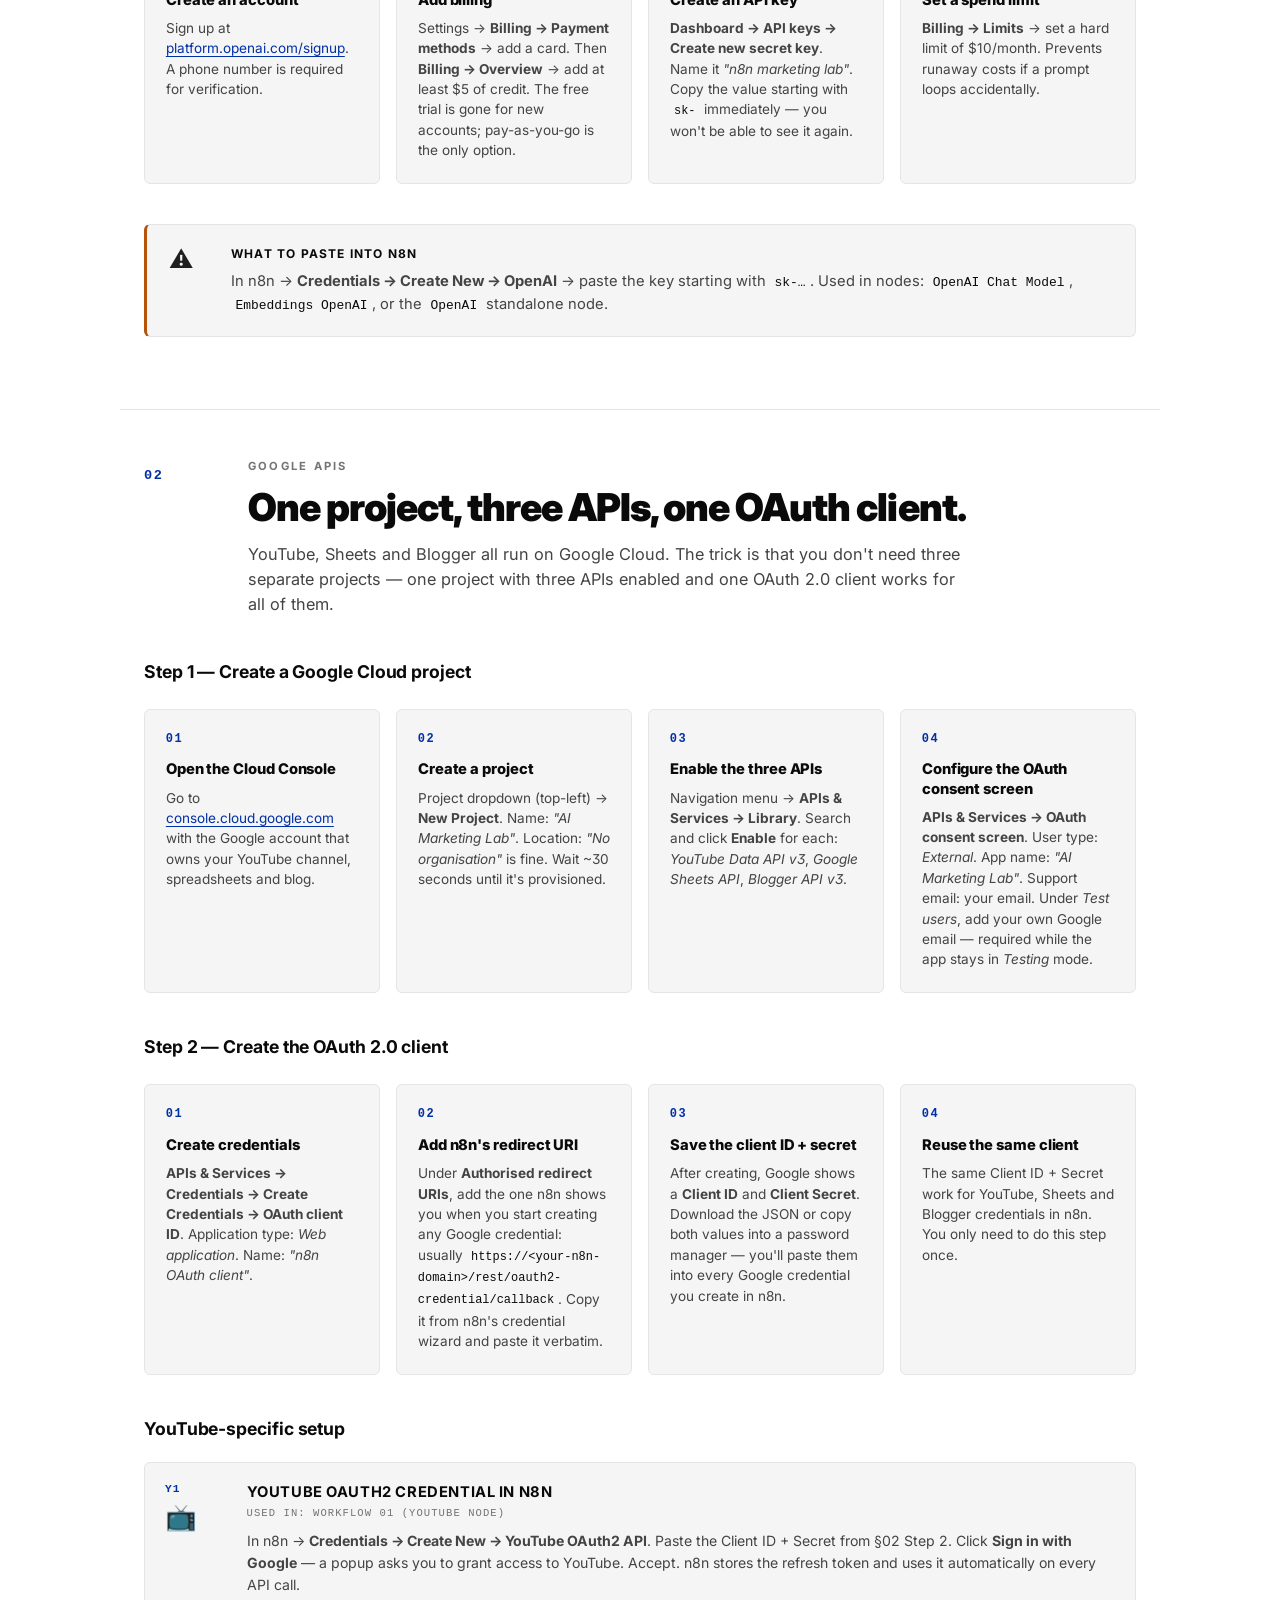
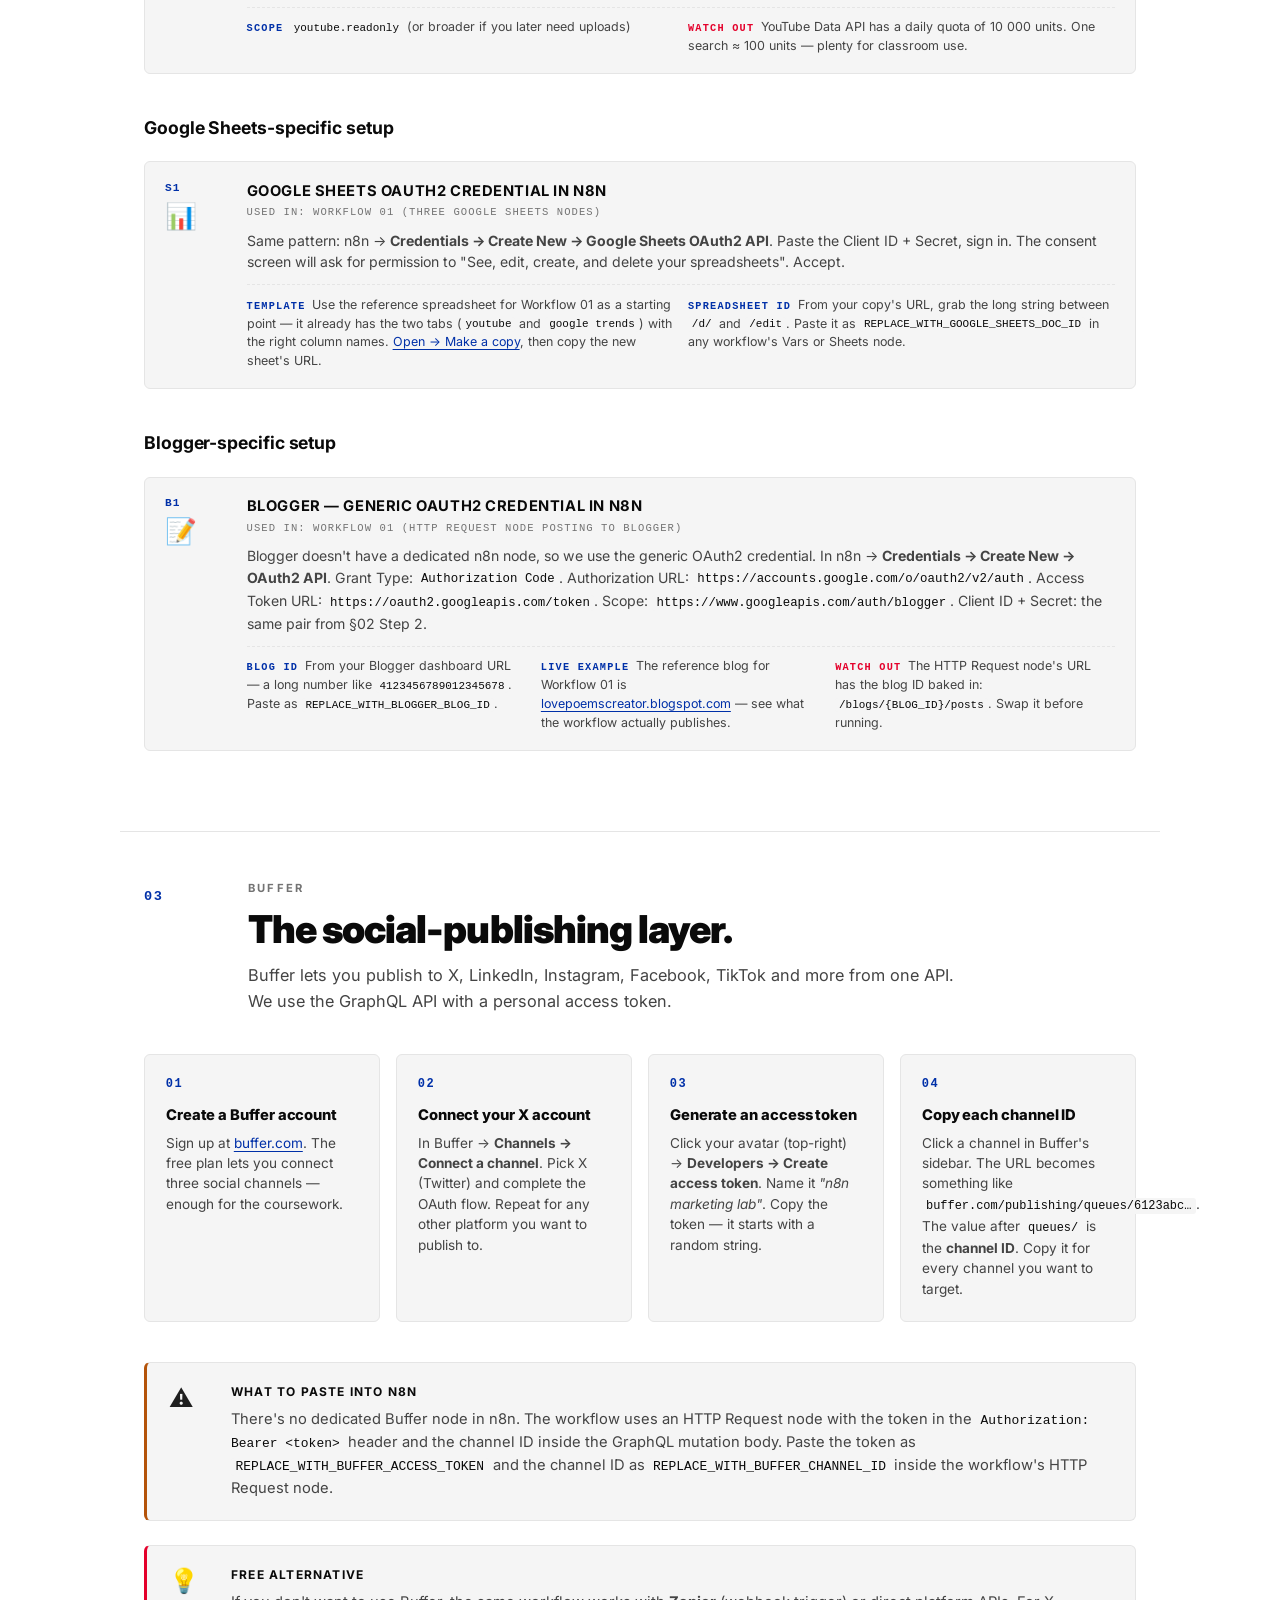
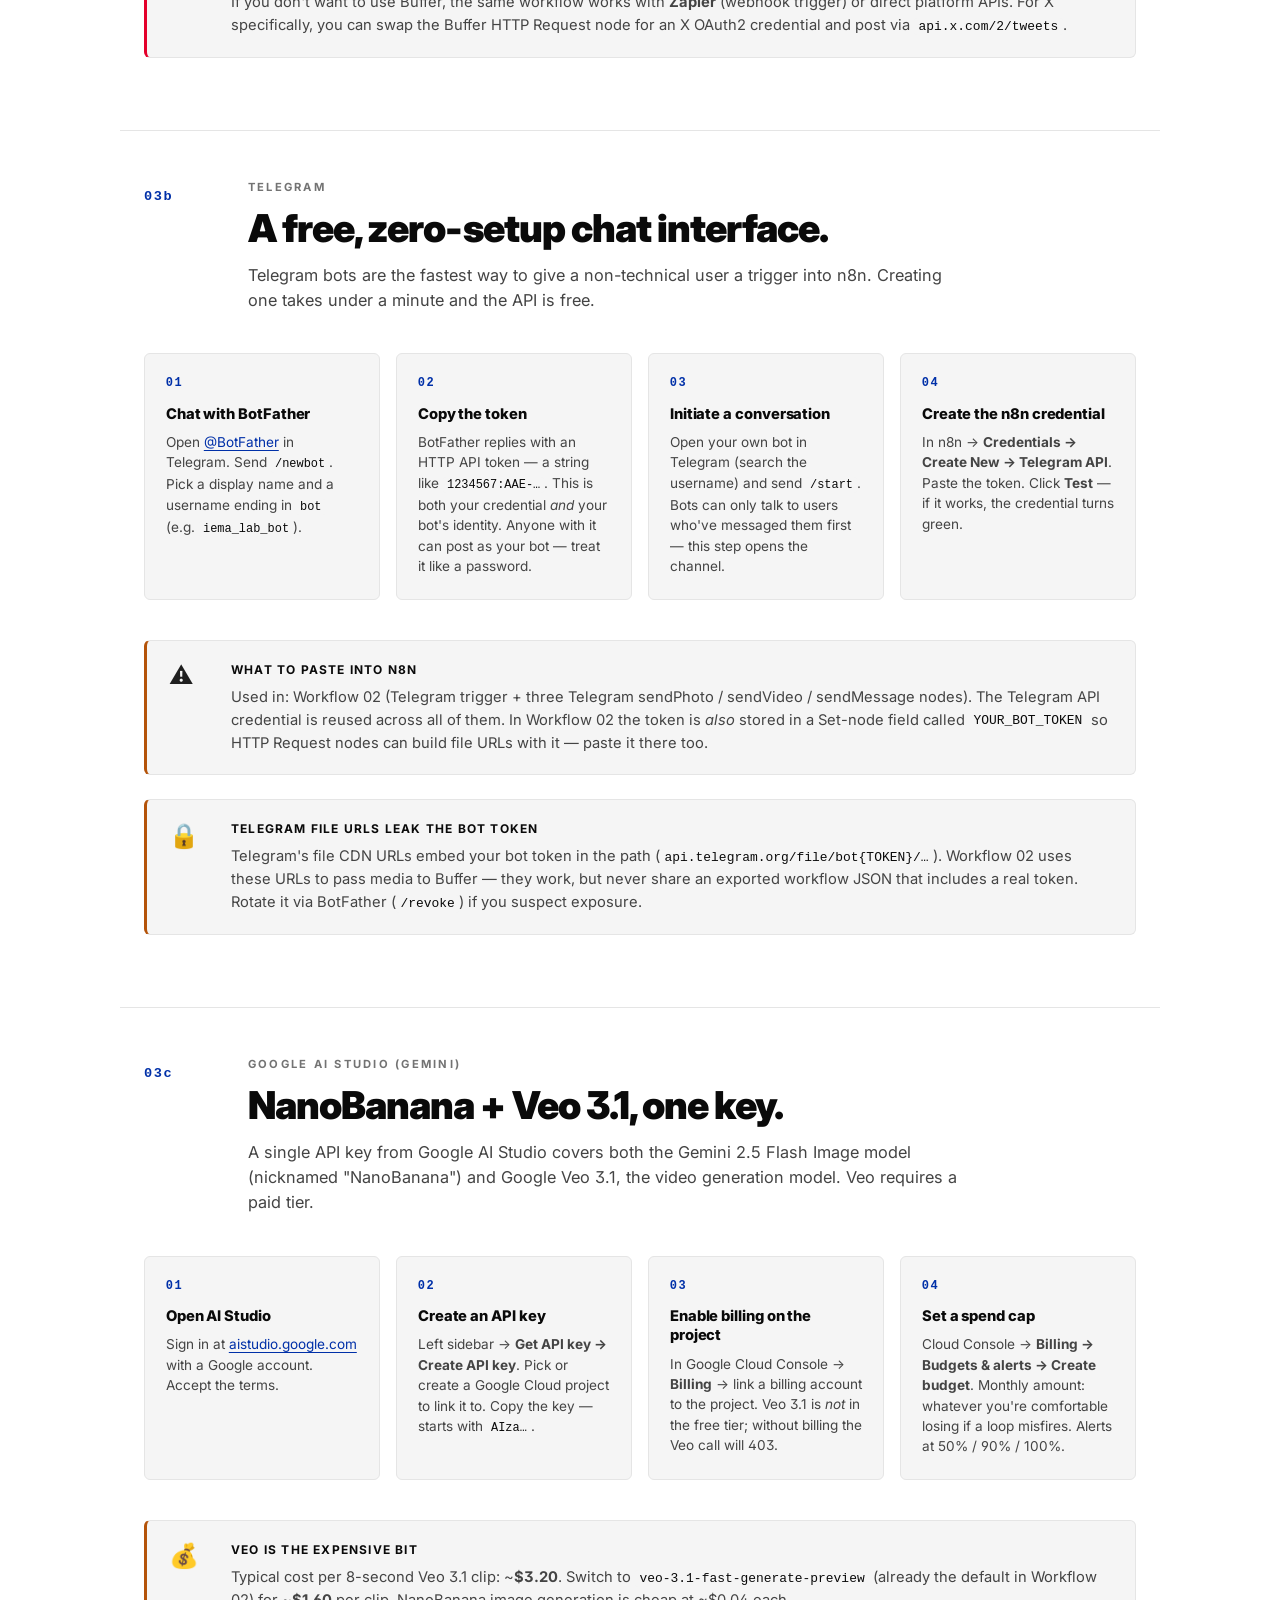
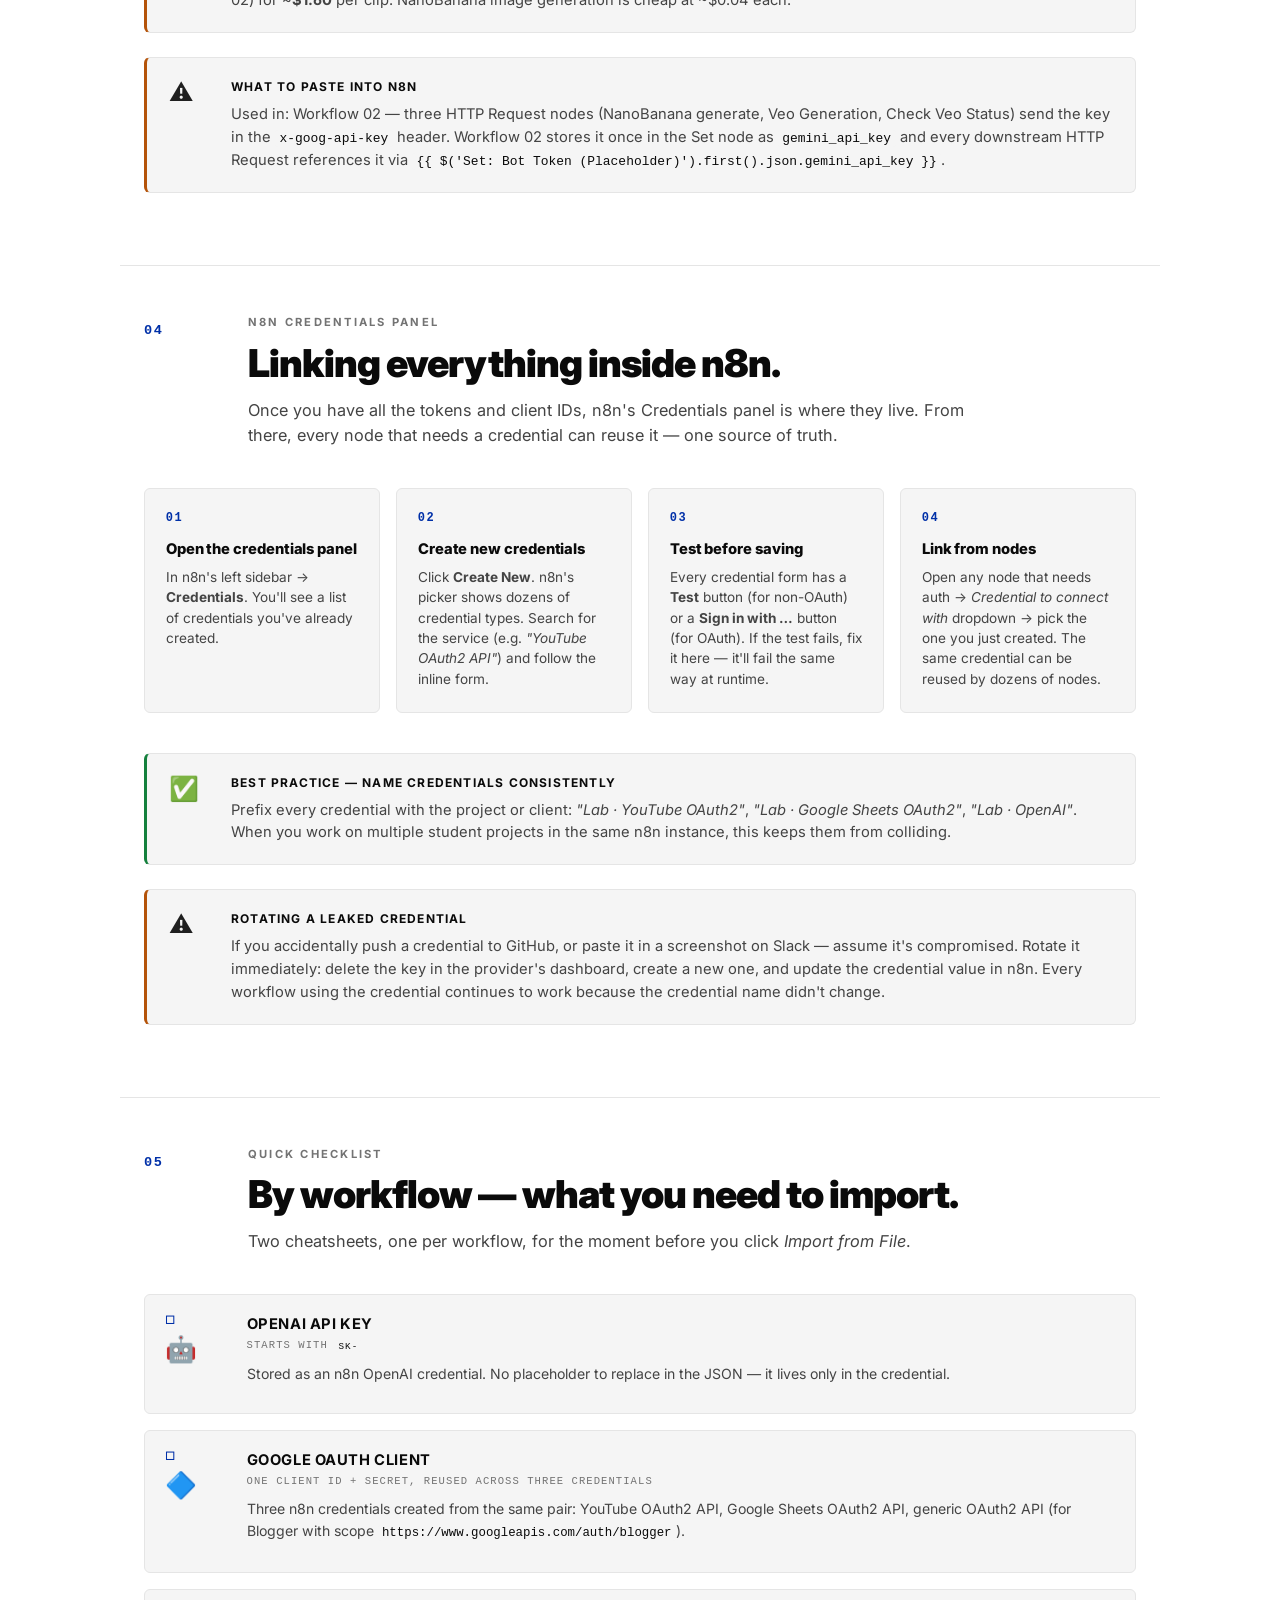
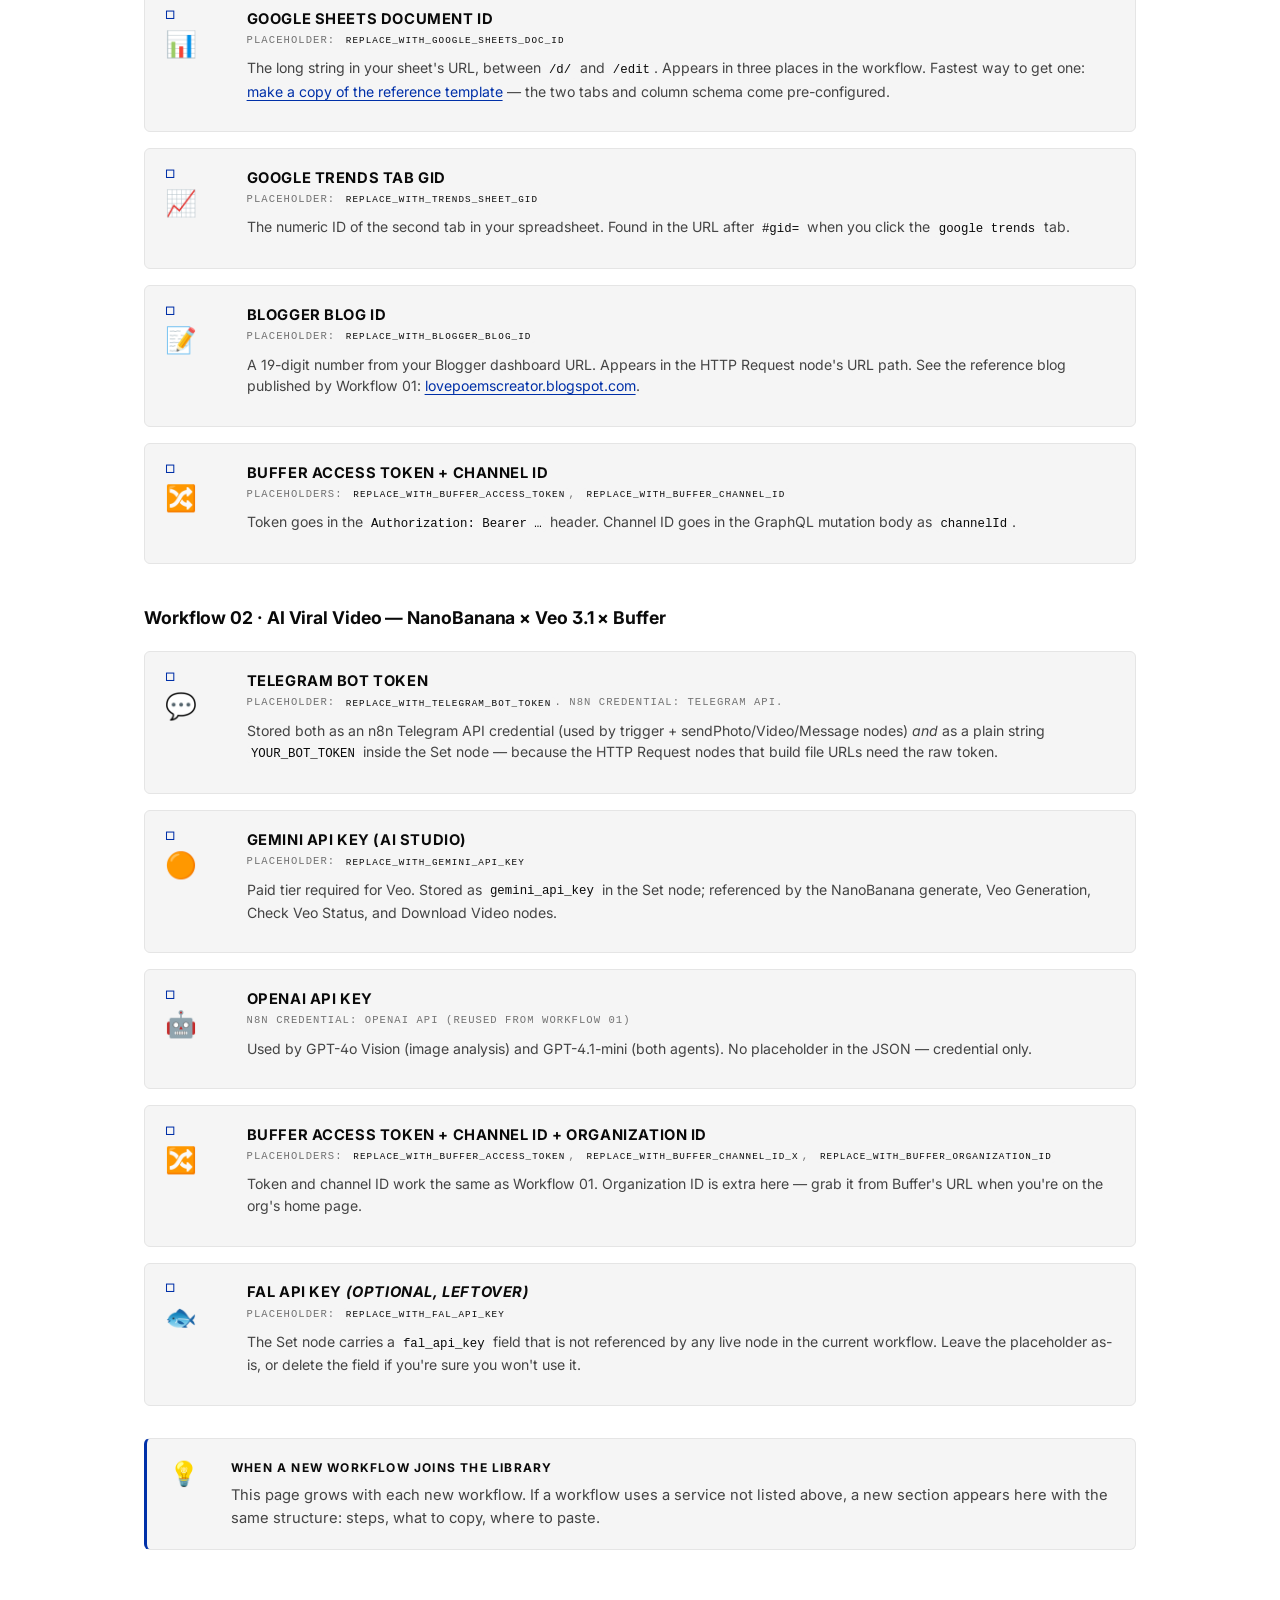
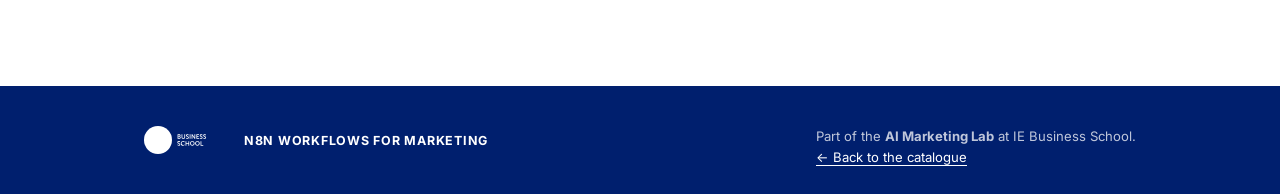
==== commit ecc96c26: "Surface the live blog + template sheet links where students need them Before: the blog and template-" ====
--- a/credentials.html
+++ b/credentials.html
@@ -465,7 +465,7 @@
       <div class="node-row__body">
         <h4 class="node-row__title">Google Sheets document ID</h4>
         <div class="node-row__kind">Placeholder: <code>REPLACE_WITH_GOOGLE_SHEETS_DOC_ID</code></div>
-        <p class="node-row__text">The long string in your sheet's URL, between <code>/d/</code> and <code>/edit</code>. Appears in three places in the workflow.</p>
+        <p class="node-row__text">The long string in your sheet's URL, between <code>/d/</code> and <code>/edit</code>. Appears in three places in the workflow. Fastest way to get one: <a href="https://docs.google.com/spreadsheets/d/1voUu85C0uED6YXrFxakD3wMpdZOFnLCwBKoNIpxmERA/copy" target="_blank">make a copy of the reference template</a> — the two tabs and column schema come pre-configured.</p>
       </div>
     </div>
 
@@ -483,7 +483,7 @@
       <div class="node-row__body">
         <h4 class="node-row__title">Blogger blog ID</h4>
         <div class="node-row__kind">Placeholder: <code>REPLACE_WITH_BLOGGER_BLOG_ID</code></div>
-        <p class="node-row__text">A 19-digit number from your Blogger dashboard URL. Appears in the HTTP Request node's URL path.</p>
+        <p class="node-row__text">A 19-digit number from your Blogger dashboard URL. Appears in the HTTP Request node's URL path. See the reference blog published by Workflow 01: <a href="https://lovepoemscreator.blogspot.com/" target="_blank">lovepoemscreator.blogspot.com</a>.</p>
       </div>
     </div>
 
